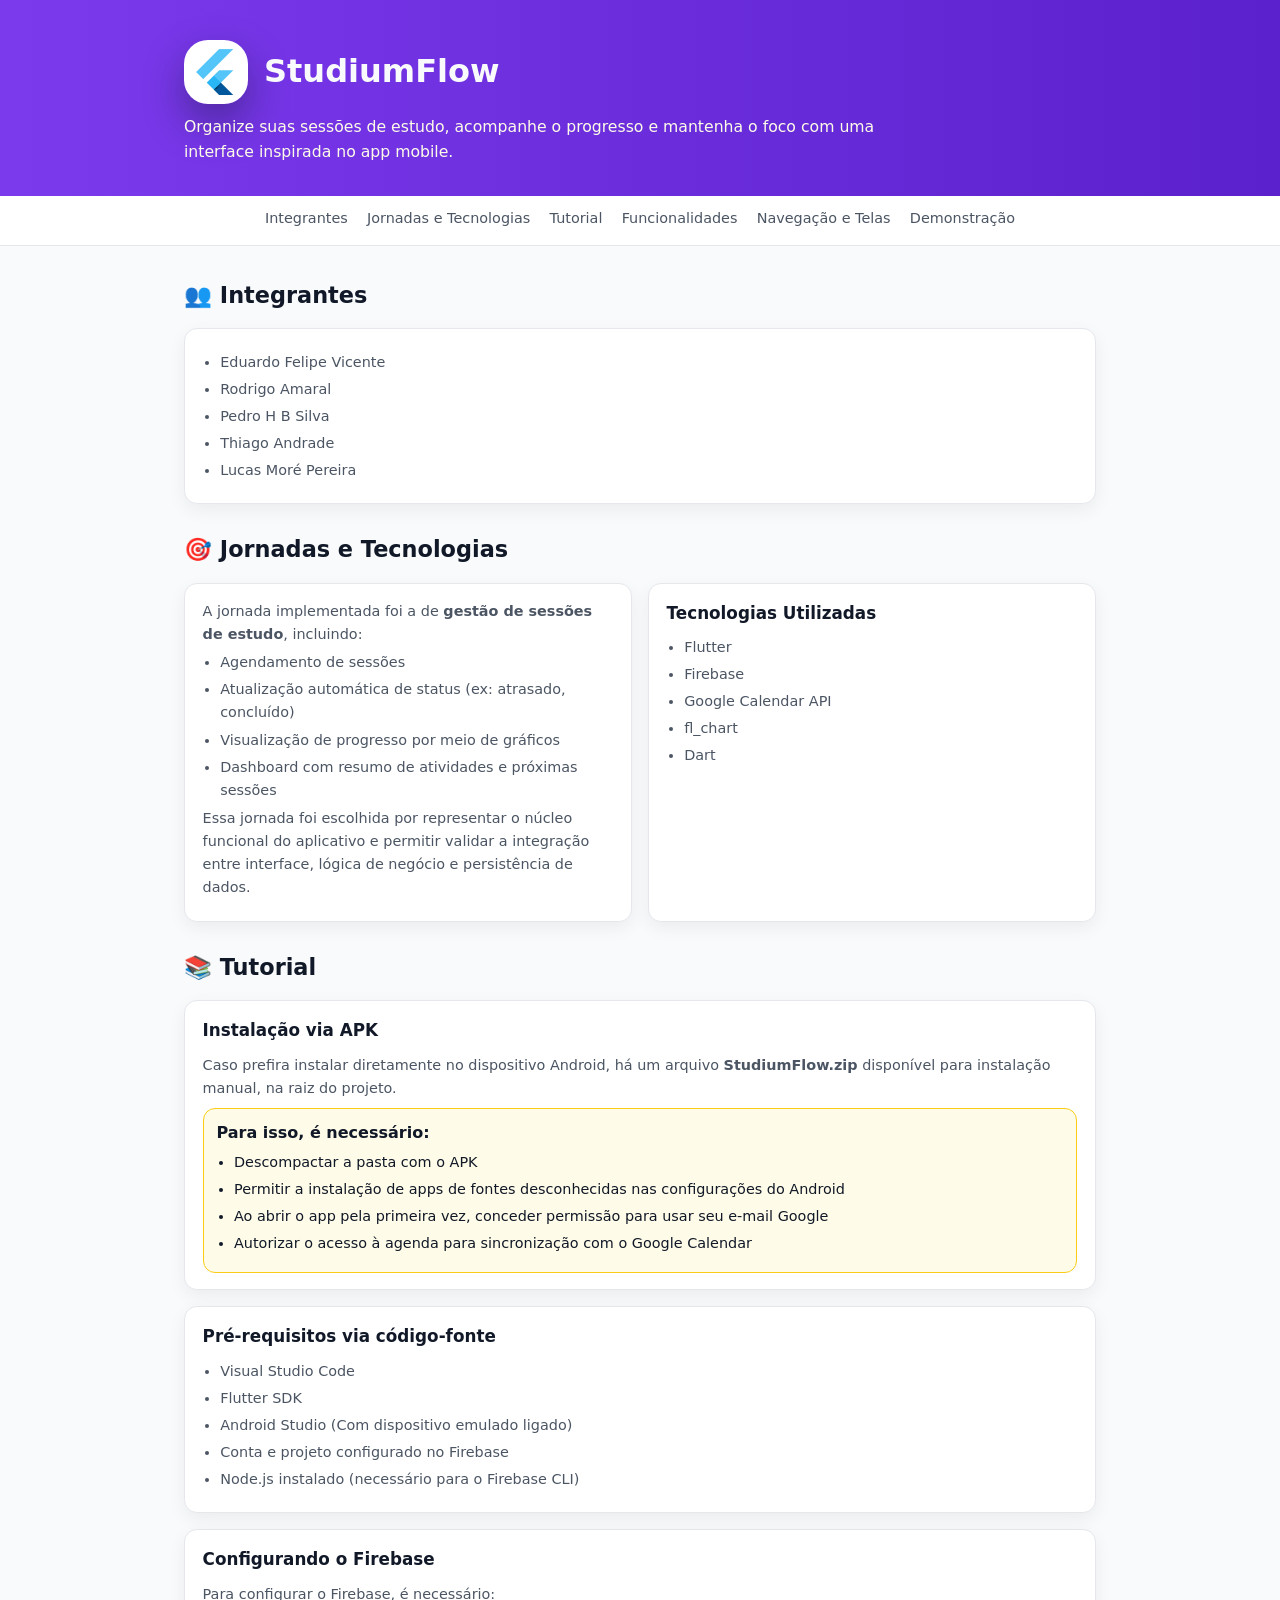
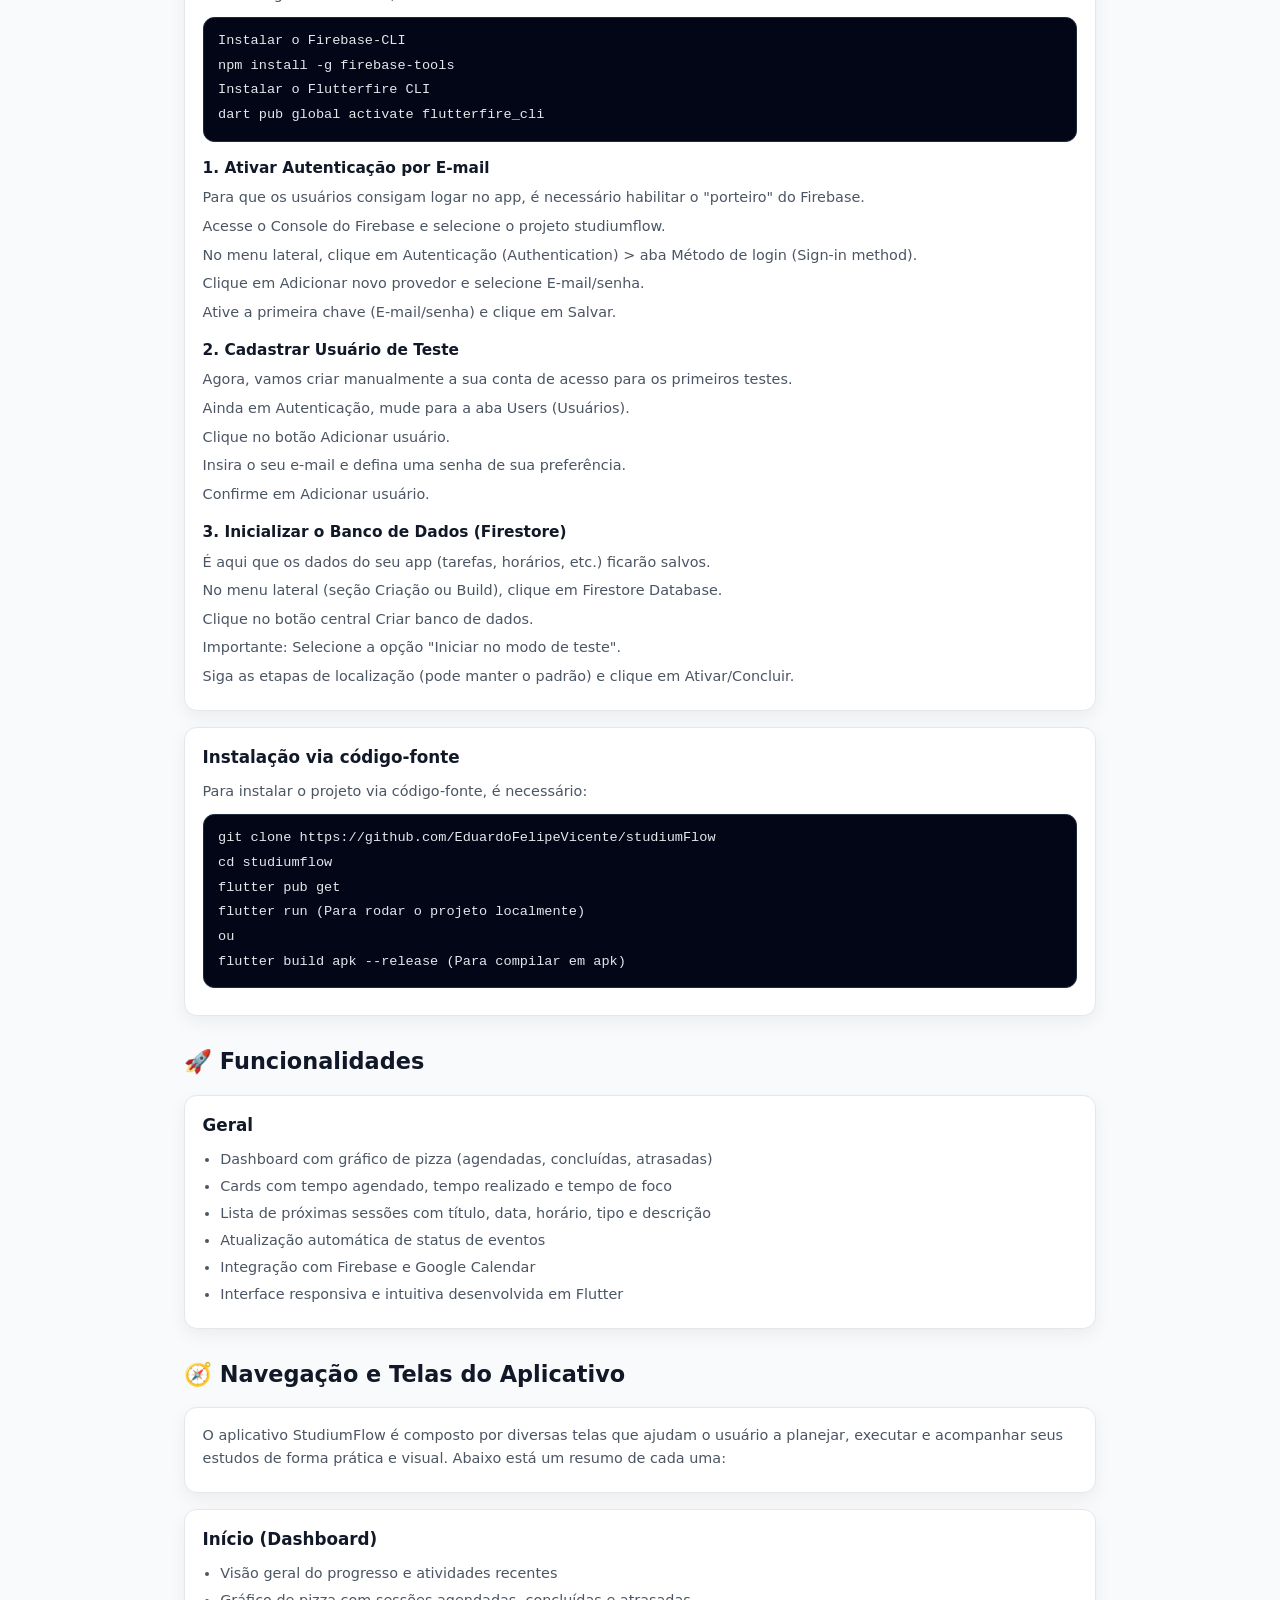
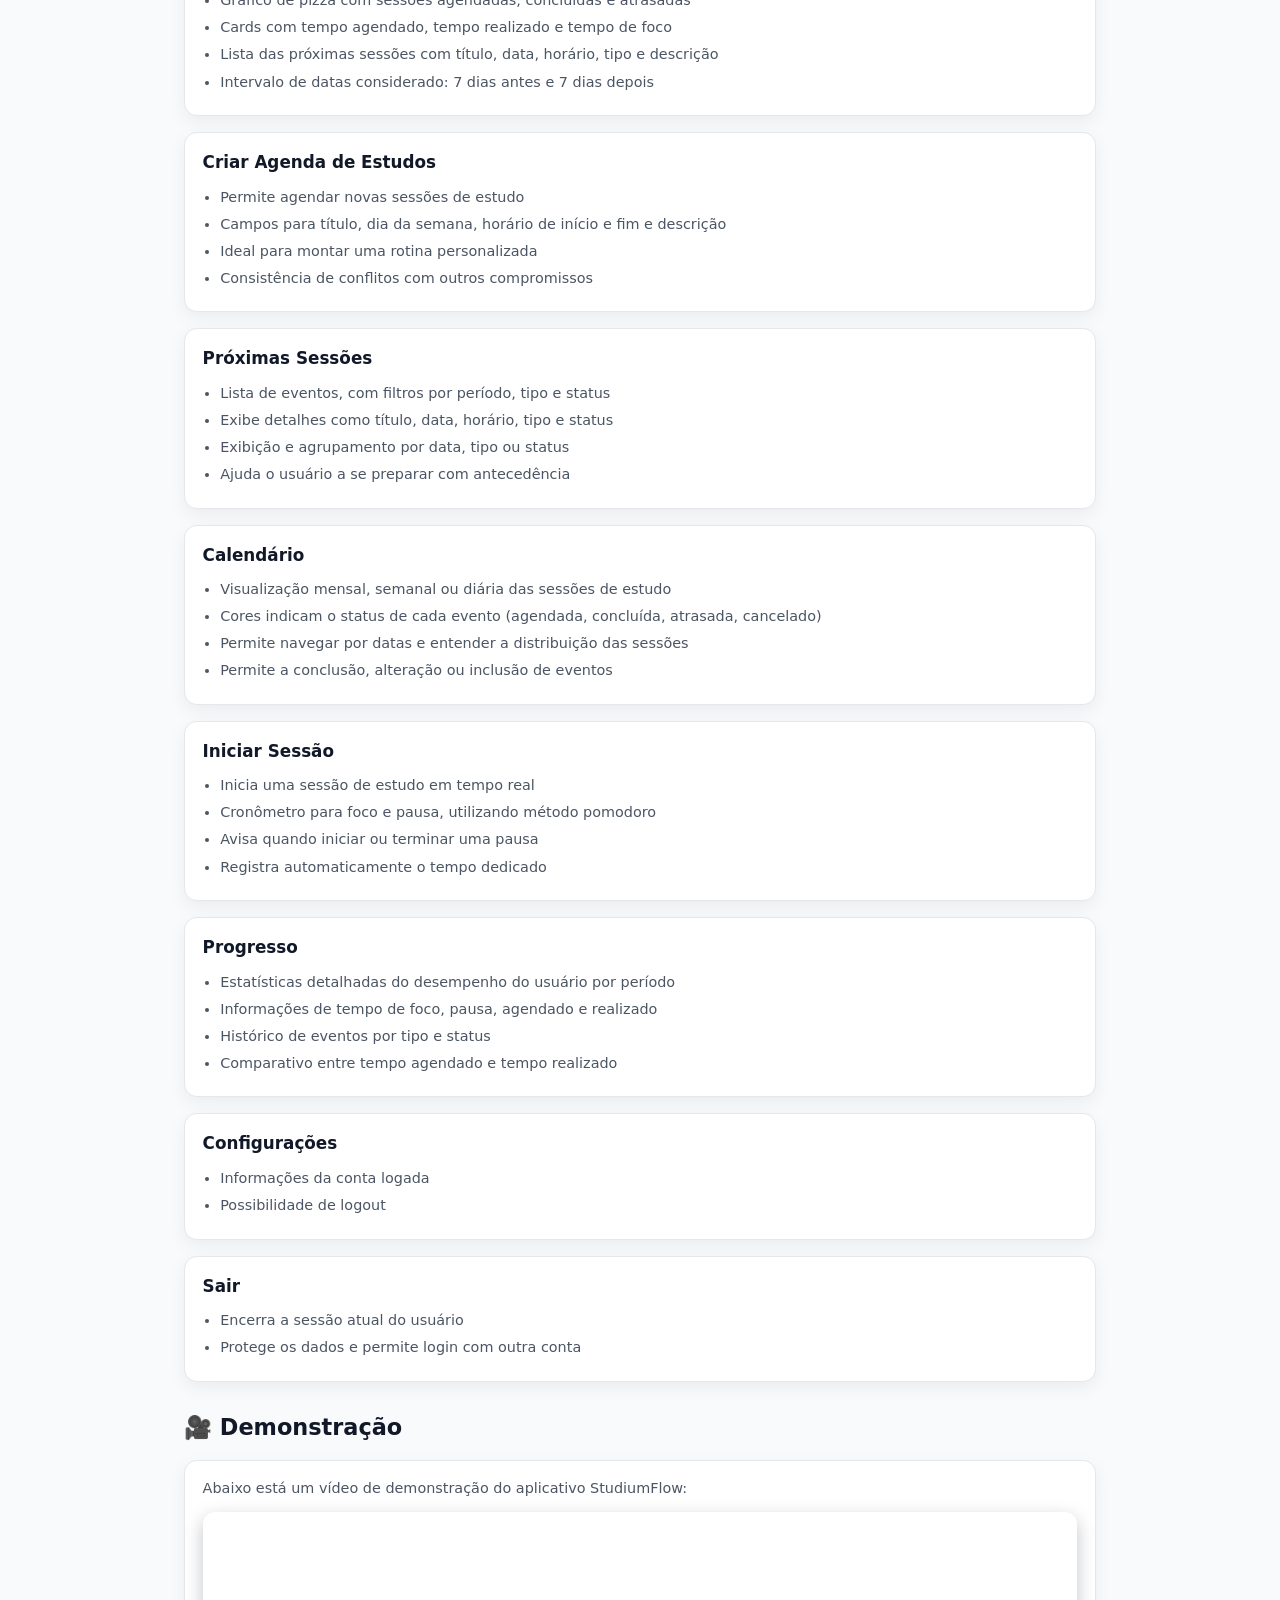
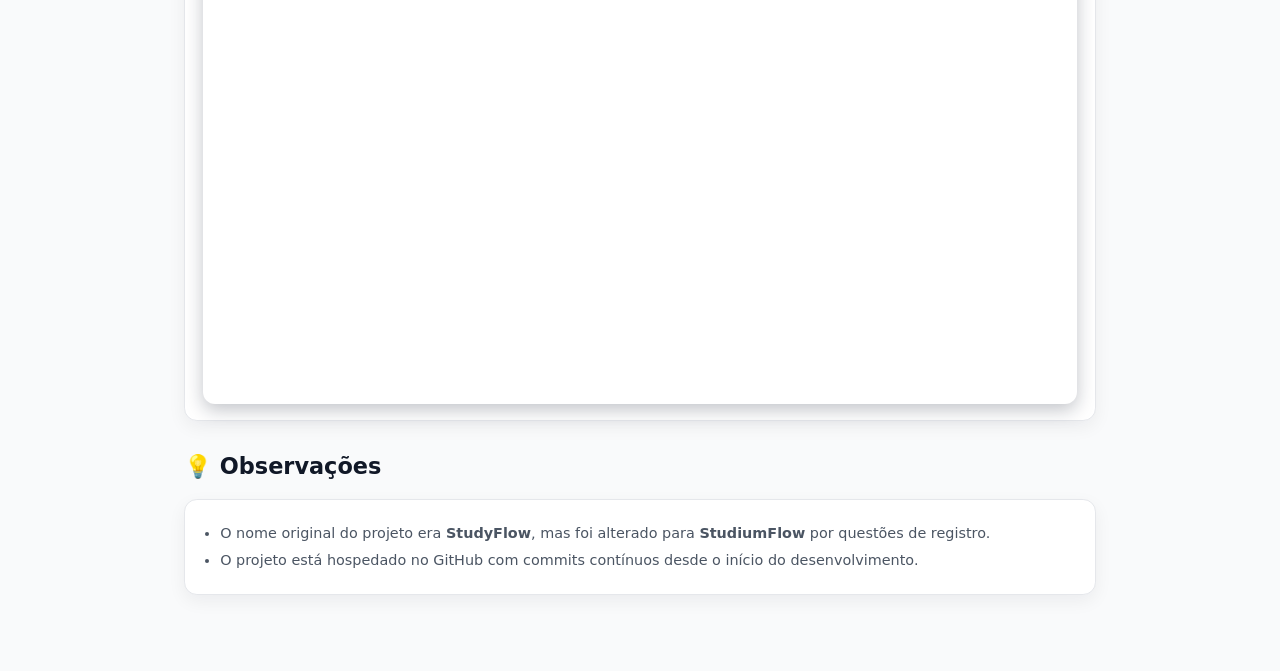
==== index.html @ ce15aa68 "Arquivos da landing-page movidos" ====
<!DOCTYPE html>
<html lang="en-US">
  <head>
    <meta charset="UTF-8">
    <meta http-equiv="X-UA-Compatible" content="IE=edge">
    <meta name="viewport" content="width=device-width, initial-scale=1">

    <!-- Begin Jekyll SEO tag v2.8.0 -->
    <title>StudiumFlow - Apresentação</title>
    <meta name="generator" content="Jekyll v3.10.0" />
    <meta property="og:title" content="StudiumFlow" />
    <link rel="icon" type="image/png" href="icons/favicon.png">
    <meta property="og:locale" content="en_US" />
    <link rel="canonical" href="https://eduardofelipevicente.github.io/studiumFlow/" />
    <meta property="og:url" content="https://eduardofelipevicente.github.io/studiumFlow/" />
    <meta property="og:site_name" content="studiumFlow" />
    <meta property="og:type" content="website" />
    <meta name="twitter:card" content="summary" />
    <meta property="twitter:title" content="StudiumFlow 📚🚀" />
    <script type="application/ld+json">
      {
        "@context": "https://schema.org",
        "@type": "WebSite",
        "headline": "StudiumFlow 📚🚀",
        "name": "studiumFlow",
        "url": "https://eduardofelipevicente.github.io/studiumFlow/"
      }
    </script>
    <!-- End Jekyll SEO tag -->

    <link rel="stylesheet" href="style.css">
  </head>

  <body>
    <section class="hero-layout">
      <div class="hero-inner">
        <div class="hero-copy">
          <div class="hero-title">
            <img src="icons/Icon-512.png" alt="Logo StudiumFlow" class="hero-logo">
            <h1 id="studiumflow-">
                <a href="https://github.com/EduardoFelipeVicente/studiumFlow" class="hero-title-link">
                  StudiumFlow
                </a>
              </h1>
          </div>

          <p class="hero-subtitle">
            Organize suas sessões de estudo, acompanhe o progresso e
            mantenha o foco com uma interface inspirada no app mobile.
          </p>
        </div>
      </div>
    </section>

    <header class="site-header">
      <div class="nav-container">
        <nav class="main-nav">
          <a href="#integrantes">Integrantes</a>
          <a href="#jornadas-tecnologias">Jornadas e Tecnologias</a>
          <a href="#tutorial">Tutorial</a>
          <a href="#funcionalidades">Funcionalidades</a>
          <a href="#navegacao-telas">Navegação e Telas</a>
          <a href="#demonstracao">Demonstração</a>
        </nav>
      </div>
    </header>

    <main class="page-shell">
      <section id="integrantes" class="section-card">
        <h2 class="section-title">👥 Integrantes</h2>
        <div class="card-grid">
          <article class="card">
            <ul class="list">
              <li>Eduardo Felipe Vicente</li>
              <li>Rodrigo Amaral</li>
              <li>Pedro H B Silva</li>
              <li>Thiago Andrade</li>
              <li>Lucas Moré Pereira</li>
            </ul>
          </article>
        </div>
      </section>

      <section id="jornadas-tecnologias" class="section-card">
        <h2 class="section-title">🎯 Jornadas e Tecnologias</h2>
        <div class="card-grid two-columns">
          <article class="card">
            <p class="card-text">
              A jornada implementada foi a de <strong>gestão de sessões de estudo</strong>, incluindo:
            </p>
            <ul class="list">
              <li>Agendamento de sessões</li>
              <li>Atualização automática de status (ex: atrasado, concluído)</li>
              <li>Visualização de progresso por meio de gráficos</li>
              <li>Dashboard com resumo de atividades e próximas sessões</li>
            </ul>
            <p class="card-text">
              Essa jornada foi escolhida por representar o núcleo funcional do aplicativo e permitir validar a integração entre interface, lógica de negócio e persistência de dados.
            </p>
          </article>

          <article class="card">
            <h3 class="card-title">Tecnologias Utilizadas</h3>
            <ul class="list">
              <li>Flutter</li>
              <li>Firebase</li>
              <li>Google Calendar API</li>
              <li>fl_chart</li>
              <li>Dart</li>
            </ul>
          </article>
        </div>
      </section>

      <section id="tutorial" class="section-card">
        <h2 class="section-title">📚 Tutorial</h2>
        <div class="card-grid">
          <article class="card">
            <h3 class="card-title">Instalação via APK</h3>
            <p class="card-text">
              Caso prefira instalar diretamente no dispositivo Android, há um arquivo
              <strong>StudiumFlow.zip</strong> disponível para instalação manual, na raiz do projeto.
            </p>
            <div class="alert advice-list">
              <p class="alert-title">Para isso, é necessário:</p>
              <ul class="list">
                <li>Descompactar a pasta com o APK</li>
                <li>Permitir a instalação de apps de fontes desconhecidas nas configurações do Android</li>
                <li>Ao abrir o app pela primeira vez, conceder permissão para usar seu e-mail Google</li>
                <li>Autorizar o acesso à agenda para sincronização com o Google Calendar</li>
              </ul>
            </div>
          </article>

          <article class="card">
            <h3 class="card-title">Pré-requisitos via código-fonte</h3>
            <ul class="list">
              <li>Visual Studio Code</li>
              <li>Flutter SDK</li>
              <li>Android Studio (Com dispositivo emulado ligado)</li>
              <li>Conta e projeto configurado no Firebase</li>
              <li>Node.js instalado (necessário para o Firebase CLI)</li>
            </ul>
          </article>

          <article class="card">
            <h3 class="card-title">Configurando o Firebase</h3>
            <p class="card-text">Para configurar o Firebase, é necessário:</p>
            <div class="code-block">
              <ul class="code-list">
                <li>Instalar o Firebase-CLI</li>
                <li><code>npm install -g firebase-tools</code></li>
                <li>Instalar o Flutterfire CLI</li>
                <li><code>dart pub global activate flutterfire_cli</code></li>
              </ul>
            </div>

            <h4 class="card-subtitle">1. Ativar Autenticação por E-mail</h4>
            <p class="card-text">Para que os usuários consigam logar no app, é necessário habilitar o "porteiro" do Firebase.</p>
            <p class="card-text">Acesse o Console do Firebase e selecione o projeto studiumflow.</p>
            <p class="card-text">No menu lateral, clique em Autenticação (Authentication) &gt; aba Método de login (Sign-in method).</p>
            <p class="card-text">Clique em Adicionar novo provedor e selecione E-mail/senha.</p>
            <p class="card-text">Ative a primeira chave (E-mail/senha) e clique em Salvar.</p>

            <h4 class="card-subtitle">2. Cadastrar Usuário de Teste</h4>
            <p class="card-text">Agora, vamos criar manualmente a sua conta de acesso para os primeiros testes.</p>
            <p class="card-text">Ainda em Autenticação, mude para a aba Users (Usuários).</p>
            <p class="card-text">Clique no botão Adicionar usuário.</p>
            <p class="card-text">Insira o seu e-mail e defina uma senha de sua preferência.</p>
            <p class="card-text">Confirme em Adicionar usuário.</p>

            <h4 class="card-subtitle">3. Inicializar o Banco de Dados (Firestore)</h4>
            <p class="card-text">É aqui que os dados do seu app (tarefas, horários, etc.) ficarão salvos.</p>
            <p class="card-text">No menu lateral (seção Criação ou Build), clique em Firestore Database.</p>
            <p class="card-text">Clique no botão central Criar banco de dados.</p>
            <p class="card-text">Importante: Selecione a opção "Iniciar no modo de teste".</p>
            <p class="card-text">Siga as etapas de localização (pode manter o padrão) e clique em Ativar/Concluir.</p>
          </article>

          <article class="card">
            <h3 class="card-title">Instalação via código-fonte</h3>
            <p class="card-text">Para instalar o projeto via código-fonte, é necessário:</p>
            <div class="code-block">
              <ul class="code-list">
                <li><code>git clone https://github.com/EduardoFelipeVicente/studiumFlow</code></li>
                <li><code>cd studiumflow</code></li>
                <li><code>flutter pub get</code></li>
                <li><code>flutter run</code> (Para rodar o projeto localmente)</li>
                <li>ou</li>
                <li><code>flutter build apk --release</code> (Para compilar em apk)</li>
              </ul>
            </div>
          </article>
        </div>
      </section>

      <section id="funcionalidades" class="section-card">
        <h2 class="section-title">🚀 Funcionalidades</h2>
        <div class="card-grid">
          <article class="card">
            <h3 class="card-title">Geral</h3>
            <ul class="list">
              <li>Dashboard com gráfico de pizza (agendadas, concluídas, atrasadas)</li>
              <li>Cards com tempo agendado, tempo realizado e tempo de foco</li>
              <li>Lista de próximas sessões com título, data, horário, tipo e descrição</li>
              <li>Atualização automática de status de eventos</li>
              <li>Integração com Firebase e Google Calendar</li>
              <li>Interface responsiva e intuitiva desenvolvida em Flutter</li>
            </ul>
          </article>
        </div>
      </section>

      <section id="navegacao-telas" class="section-card">
        <h2 class="section-title">🧭 Navegação e Telas do Aplicativo</h2>
        <div class="card-grid">
          <article class="card">
            <p class="card-text">
              O aplicativo StudiumFlow é composto por diversas telas que ajudam o usuário a planejar, executar e acompanhar seus estudos de forma prática e visual. Abaixo está um resumo de cada uma:
            </p>
          </article>

          <article class="card">
            <h3 class="card-title">Início (Dashboard)</h3>
            <ul class="list">
              <li>Visão geral do progresso e atividades recentes</li>
              <li>Gráfico de pizza com sessões agendadas, concluídas e atrasadas</li>
              <li>Cards com tempo agendado, tempo realizado e tempo de foco</li>
              <li>Lista das próximas sessões com título, data, horário, tipo e descrição</li>
              <li>Intervalo de datas considerado: 7 dias antes e 7 dias depois</li>
            </ul>
          </article>

          <article class="card">
            <h3 class="card-title">Criar Agenda de Estudos</h3>
            <ul class="list">
              <li>Permite agendar novas sessões de estudo</li>
              <li>Campos para título, dia da semana, horário de início e fim e descrição</li>
              <li>Ideal para montar uma rotina personalizada</li>
              <li>Consistência de conflitos com outros compromissos</li>
            </ul>
          </article>

          <article class="card">
            <h3 class="card-title">Próximas Sessões</h3>
            <ul class="list">
              <li>Lista de eventos, com filtros por período, tipo e status</li>
              <li>Exibe detalhes como título, data, horário, tipo e status</li>
              <li>Exibição e agrupamento por data, tipo ou status</li>
              <li>Ajuda o usuário a se preparar com antecedência</li>
            </ul>
          </article>

          <article class="card">
            <h3 class="card-title">Calendário</h3>
            <ul class="list">
              <li>Visualização mensal, semanal ou diária das sessões de estudo</li>
              <li>Cores indicam o status de cada evento (agendada, concluída, atrasada, cancelado)</li>
              <li>Permite navegar por datas e entender a distribuição das sessões</li>
              <li>Permite a conclusão, alteração ou inclusão de eventos</li>
            </ul>
          </article>

          <article class="card">
            <h3 class="card-title">Iniciar Sessão</h3>
            <ul class="list">
              <li>Inicia uma sessão de estudo em tempo real</li>
              <li>Cronômetro para foco e pausa, utilizando método pomodoro</li>
              <li>Avisa quando iniciar ou terminar uma pausa</li>
              <li>Registra automaticamente o tempo dedicado</li>
            </ul>
          </article>

          <article class="card">
            <h3 class="card-title">Progresso</h3>
            <ul class="list">
              <li>Estatísticas detalhadas do desempenho do usuário por período</li>
              <li>Informações de tempo de foco, pausa, agendado e realizado</li>
              <li>Histórico de eventos por tipo e status</li>
              <li>Comparativo entre tempo agendado e tempo realizado</li>
            </ul>
          </article>

          <article class="card">
            <h3 class="card-title">Configurações</h3>
            <ul class="list">
              <li>Informações da conta logada</li>
              <li>Possibilidade de logout</li>
            </ul>
          </article>

          <article class="card">
            <h3 class="card-title">Sair</h3>
            <ul class="list">
              <li>Encerra a sessão atual do usuário</li>
              <li>Protege os dados e permite login com outra conta</li>
            </ul>
          </article>
        </div>
      </section>

      <section id="demonstracao" class="section-card">
        <h2 class="section-title">🎥 Demonstração</h2>
        <div class="card-grid">
          <article class="card">
            <p class="card-text">
              Abaixo está um vídeo de demonstração do aplicativo StudiumFlow:
            </p>
      
            <div class="video-wrapper">
              <iframe
                src="https://www.youtube.com/embed/W0izWC2wc_E"
                title="Demonstração StudiumFlow"
                frameborder="0"
                allow="accelerometer; autoplay; clipboard-write; encrypted-media; gyroscope; picture-in-picture; web-share"
                allowfullscreen>
              </iframe>
            </div>
          </article>
        </div>
      </section>

      <section id="observacoes" class="section-card">
        <h2 class="section-title">💡 Observações</h2>
        <div class="card-grid">
          <article class="card">
            <ul class="list">
              <li>O nome original do projeto era <strong>StudyFlow</strong>, mas foi alterado para <strong>StudiumFlow</strong> por questões de registro.</li>
              <li>O projeto está hospedado no GitHub com commits contínuos desde o início do desenvolvimento.</li>
            </ul>
          </article>
        </div>
      </section>
    </main>
  </body>
</html>
---- style.css ----
* {
    margin: 0;
    padding: 0;
    box-sizing: border-box;
  }
  
  html {
    scroll-behavior: smooth;
  }
  
  body {
    font-family: system-ui, -apple-system, BlinkMacSystemFont, "Segoe UI", sans-serif;
    line-height: 1.6;
    color: #1f2933;
    background-color: #f9fafb;
  }
  
  :root {
    --purple: #5b21cc;
    --purple-soft: #7c3aed;
    --border-soft: #e5e7eb;
  }
  
  .hero-layout {
    background: linear-gradient(90deg, var(--purple-soft), var(--purple));
    color: #ffffff;
  }
  
  .hero-inner {
    max-width: 960px;
    margin: 0 auto;
    padding: 2.5rem 1.5rem 2rem;
  }
  
  .hero-copy {
    color: #f9fafb;
  }
  
  .hero-title {
    display: flex;
    align-items: center;
    gap: 1rem;
  }
  
  .hero-logo {
    width: 64px;
    height: 64px;
    border-radius: 1.5rem;
    box-shadow: 0 18px 40px rgba(15, 23, 42, 0.4);
  }
  
  .hero-title h1 {
    font-size: 2rem;
    font-weight: 700;
  }

  .hero-title-link {
    color: inherit;
    text-decoration: none;
  }
  
  .hero-title-link:hover {
    text-decoration: underline;
  }
  
  .hero-subtitle {
    margin-top: 0.6rem;
    font-size: 0.98rem;
    max-width: 700px;
    color: #fefce8;
  }
  
  .site-header {
    position: sticky;
    top: 0;
    z-index: 40;
    background-color: #ffffff;
    border-bottom: 1px solid var(--border-soft);
  }
  
  .nav-container {
    max-width: 960px;
    margin: 0 auto;
    padding: 0.7rem 1.5rem;
    display: flex;
    flex-direction: column;
    align-items: center;
    gap: 0.45rem;
  }
  
  .main-nav {
    display: flex;
    flex-wrap: wrap;
    justify-content: center;
    gap: 1.2rem;
  }
  
  .main-nav a {
    font-size: 0.9rem;
    color: #4b5563;
    text-decoration: none;
    padding-bottom: 0.1rem;
    border-bottom: 2px solid transparent;
    transition: color 0.2s ease, border-color 0.2s ease;
  }
  
  .main-nav a:hover {
    color: var(--purple);
    border-color: var(--purple);
  }
  
  .page-shell {
    padding: 2rem 1rem 3rem;
  }
  
  .section-card {
    max-width: 960px;
    margin: 0 auto 1.75rem;
    padding: 0 1.5rem;
  }
  
  .section-title {
    font-size: 1.4rem;
    color: #111827;
    margin-bottom: 0.9rem;
  }
  
  .card-grid {
    display: grid;
    grid-template-columns: minmax(0, 1fr);
    gap: 1rem;
  }
  
  .card-grid.two-columns {
    grid-template-columns: repeat(2, minmax(0, 1fr));
  }
  
  .card {
    background-color: #ffffff;
    border-radius: 0.8rem;
    padding: 1rem 1.1rem;
    border: 1px solid var(--border-soft);
    box-shadow: 0 6px 18px rgba(15, 23, 42, 0.06);
  }
  
  .card-title {
    font-size: 1.05rem;
    color: #111827;
    margin-bottom: 0.6rem;
  }
  
  .card-subtitle {
    font-size: 0.96rem;
    color: #111827;
    margin: 0.9rem 0 0.35rem;
  }
  
  .card-text {
    font-size: 0.9rem;
    color: #4b5563;
    margin-bottom: 0.35rem;
  }
  
  .list {
    list-style: disc;
    padding-left: 1.1rem;
    margin: 0.35rem 0 0.35rem;
  }
  
  .list li {
    font-size: 0.9rem;
    color: #4b5563;
    margin-bottom: 0.25rem;
  }
  
  .alert {
    margin-top: 0.5rem;
  }
  
  .alert-title {
    font-weight: 600;
    margin-bottom: 0.3rem;
  }
  
  .advice-list {
    padding: 0.7rem 0.8rem;
    border-radius: 0.75rem;
    background: #fefce8;
    border: 1px solid #facc15;
  }
  
  .advice-list p,
  .advice-list li {
    color: #111827;
  }
  
  .code-block {
    margin: 0.7rem 0;
    padding: 0.75rem 0.9rem;
    background: #020617;
    border-radius: 0.7rem;
    border: 1px solid #1e293b;
    overflow-x: auto;
    font-family: ui-monospace, SFMono-Regular, Menlo, Monaco, Consolas,
      "Liberation Mono", "Courier New", monospace;
    font-size: 0.85rem;
    color: #e5e7eb;
  }
  
  .code-list {
    list-style: none;
    padding-left: 0;
    margin: 0;
  }
  
  .code-list li {
    margin-bottom: 0.18rem;
  }
  
  code {
    font-family: inherit;
    background: transparent;
    padding: 0;
    border-radius: 0;
    color: inherit;
  }  
  
  p a {
    color: var(--purple);
    text-decoration: underline;
  }
  
  @media (max-width: 768px) {
    .hero-inner {
      padding: 2.2rem 1.25rem 1.6rem;
    }
  
    .hero-title h1 {
      font-size: 1.7rem;
    }
  
    .hero-subtitle {
      font-size: 0.9rem;
    }
  
    .card-grid.two-columns {
      grid-template-columns: minmax(0, 1fr);
    }
  
    .section-card {
      padding: 0 1.25rem;
    }
  }

  .video-wrapper {
    position: relative;
    width: 100%;
    padding-bottom: 56.25%;
    margin-top: 0.75rem;
    border-radius: 0.75rem;
    overflow: hidden;
    box-shadow: 0 6px 18px rgba(15, 23, 42, 0.25);
  }
  
  .video-wrapper iframe {
    position: absolute;
    inset: 0;
    width: 100%;
    height: 100%;
  }
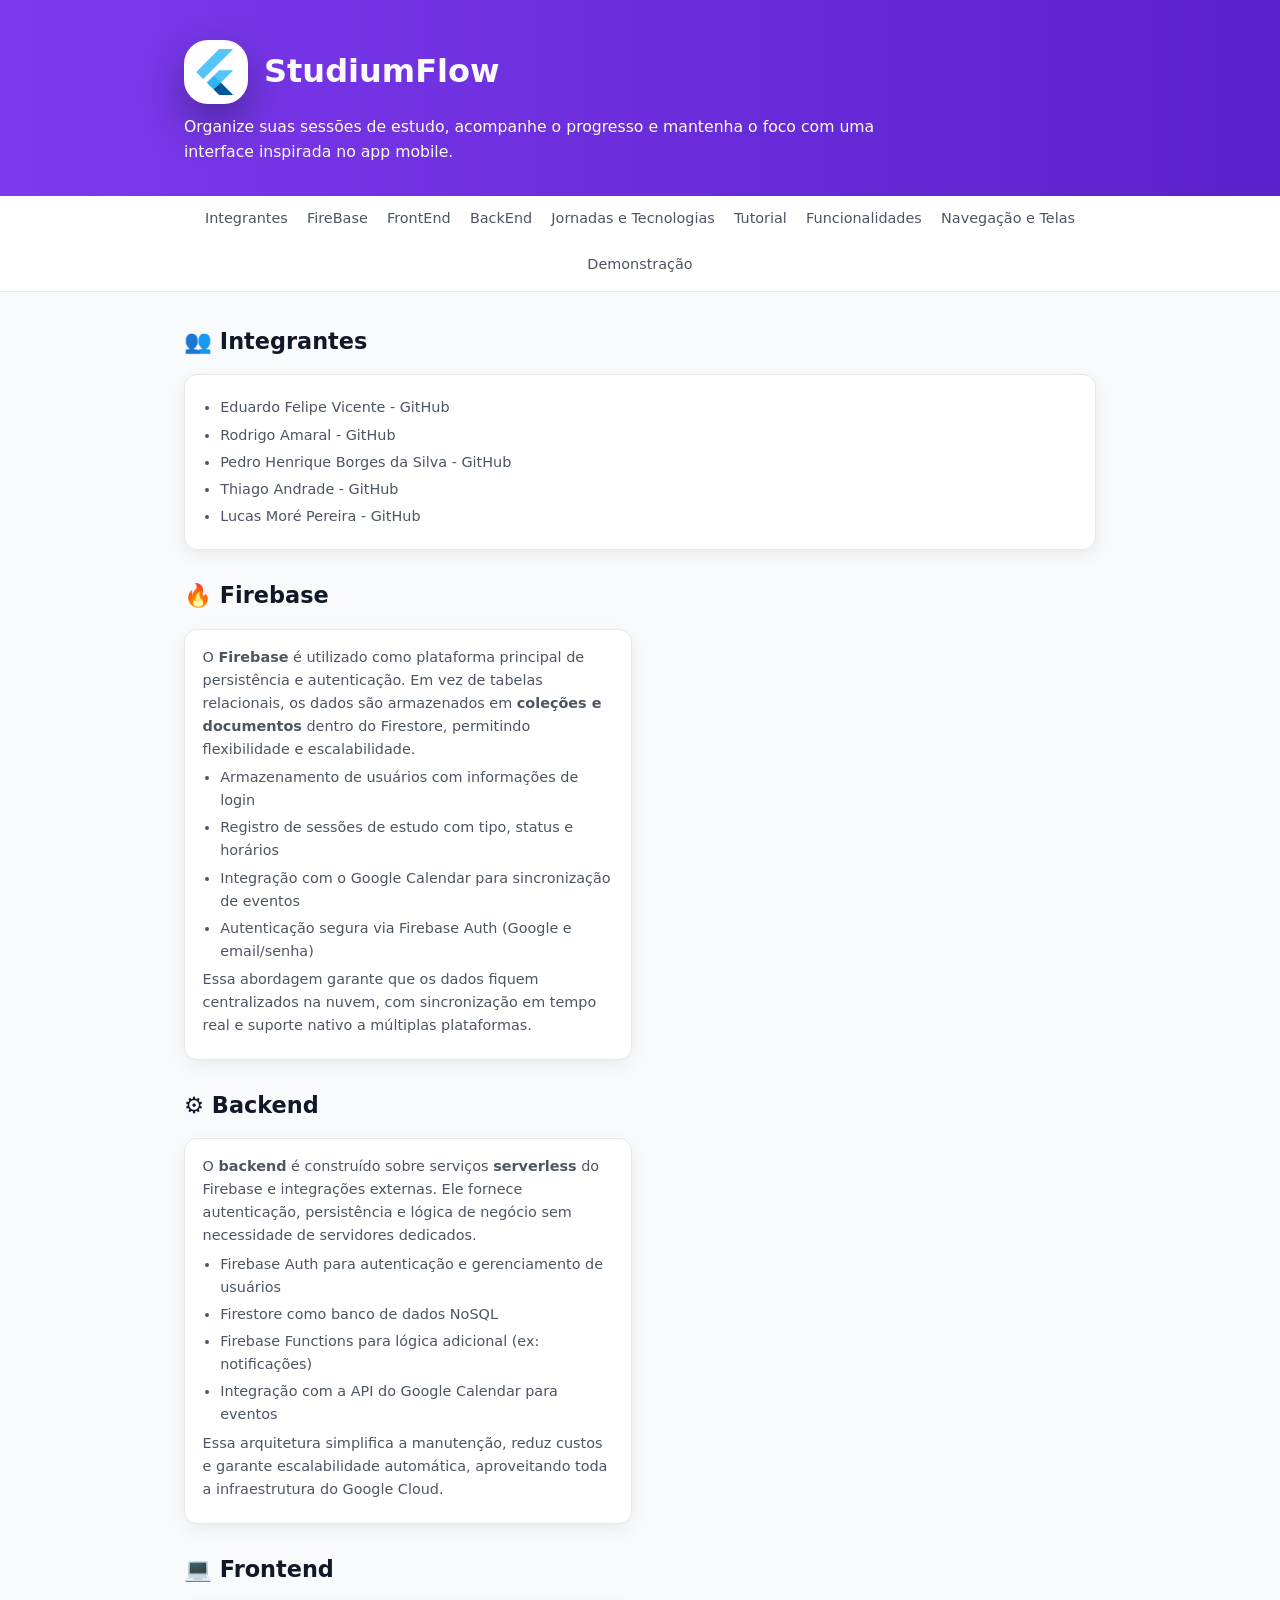
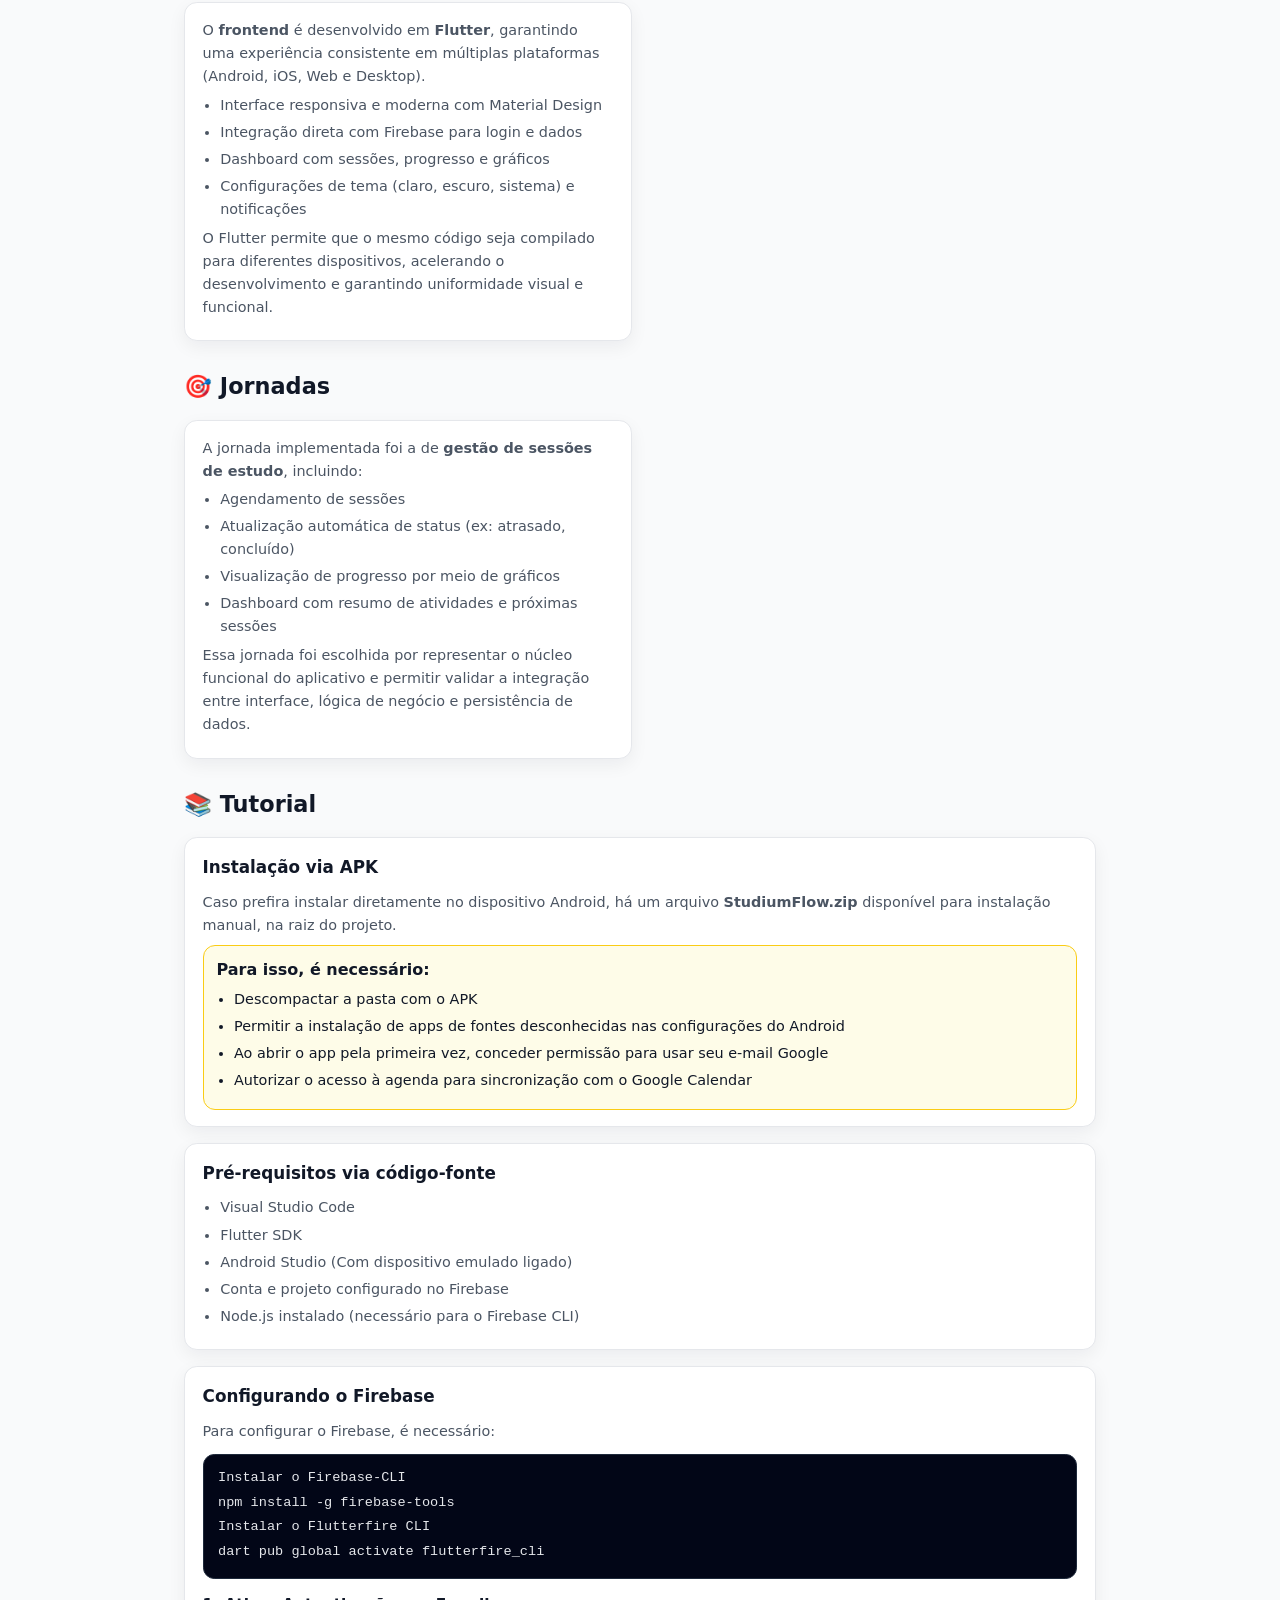
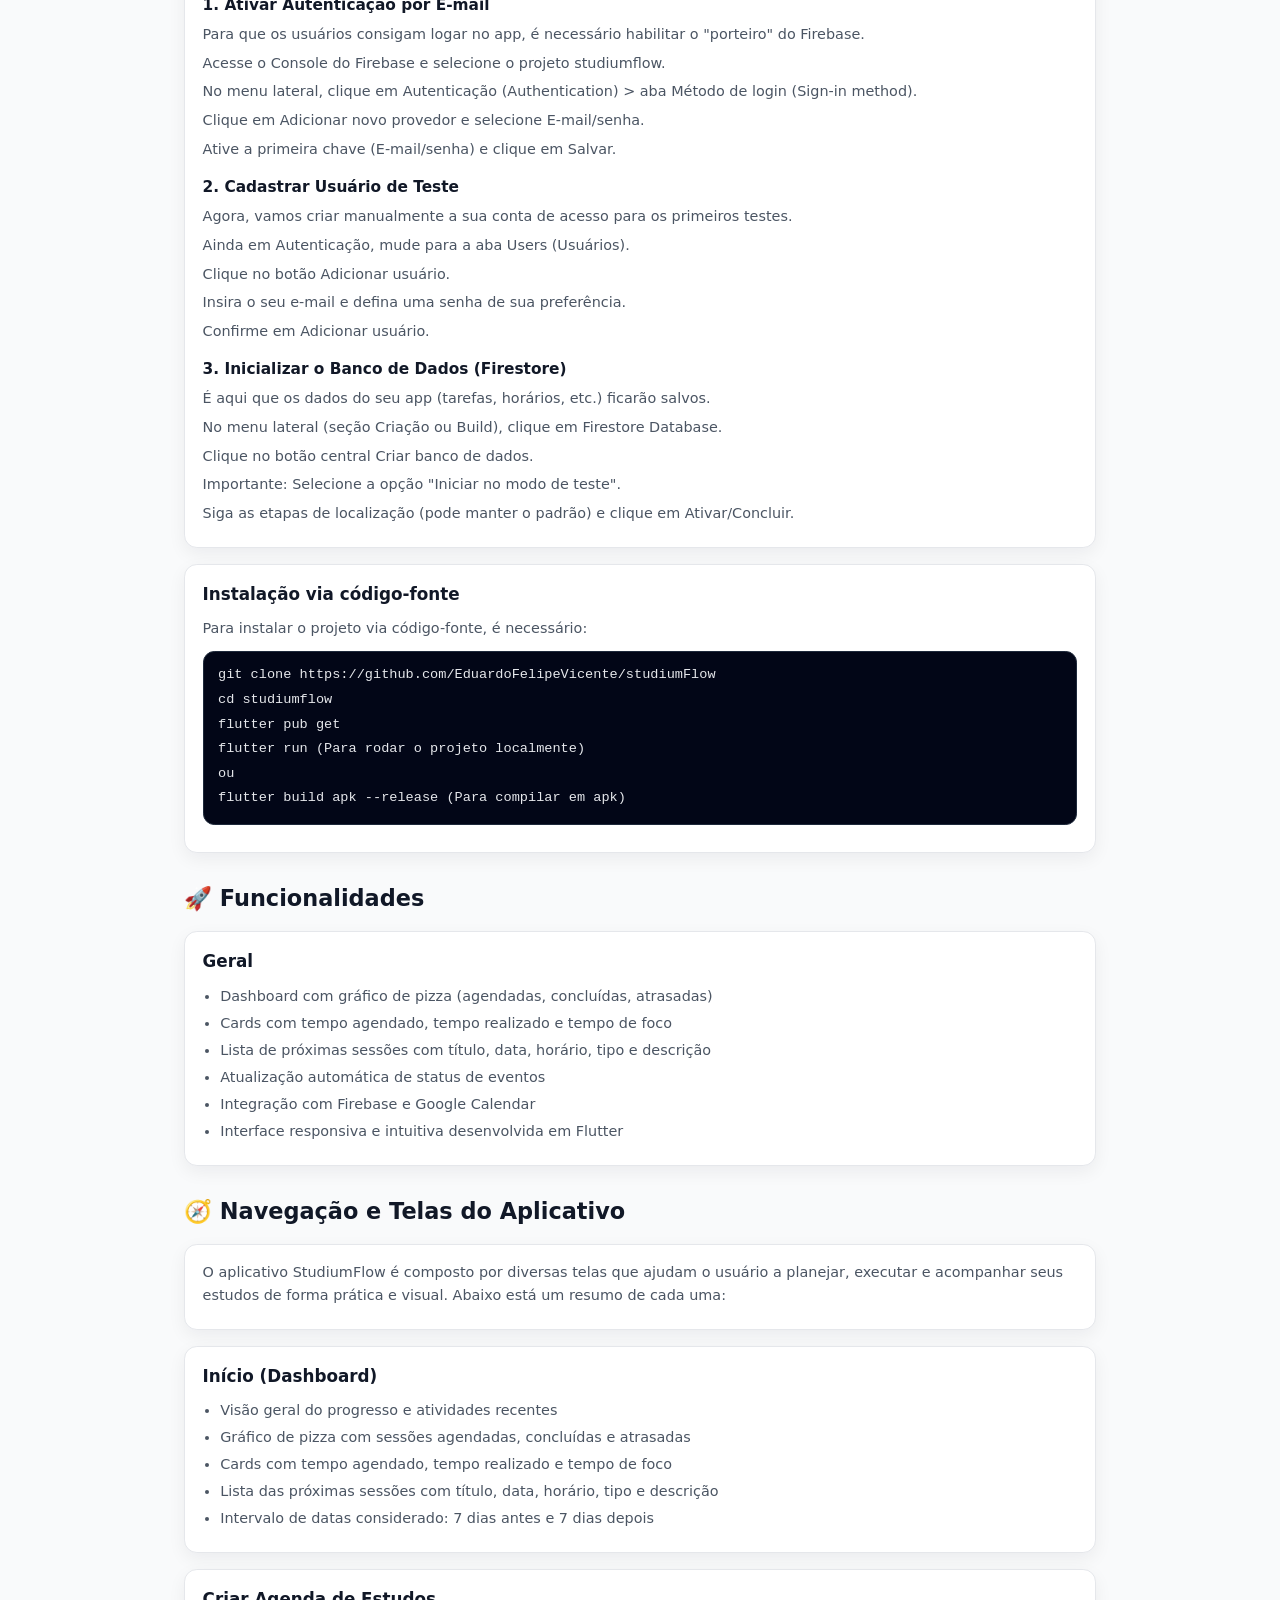
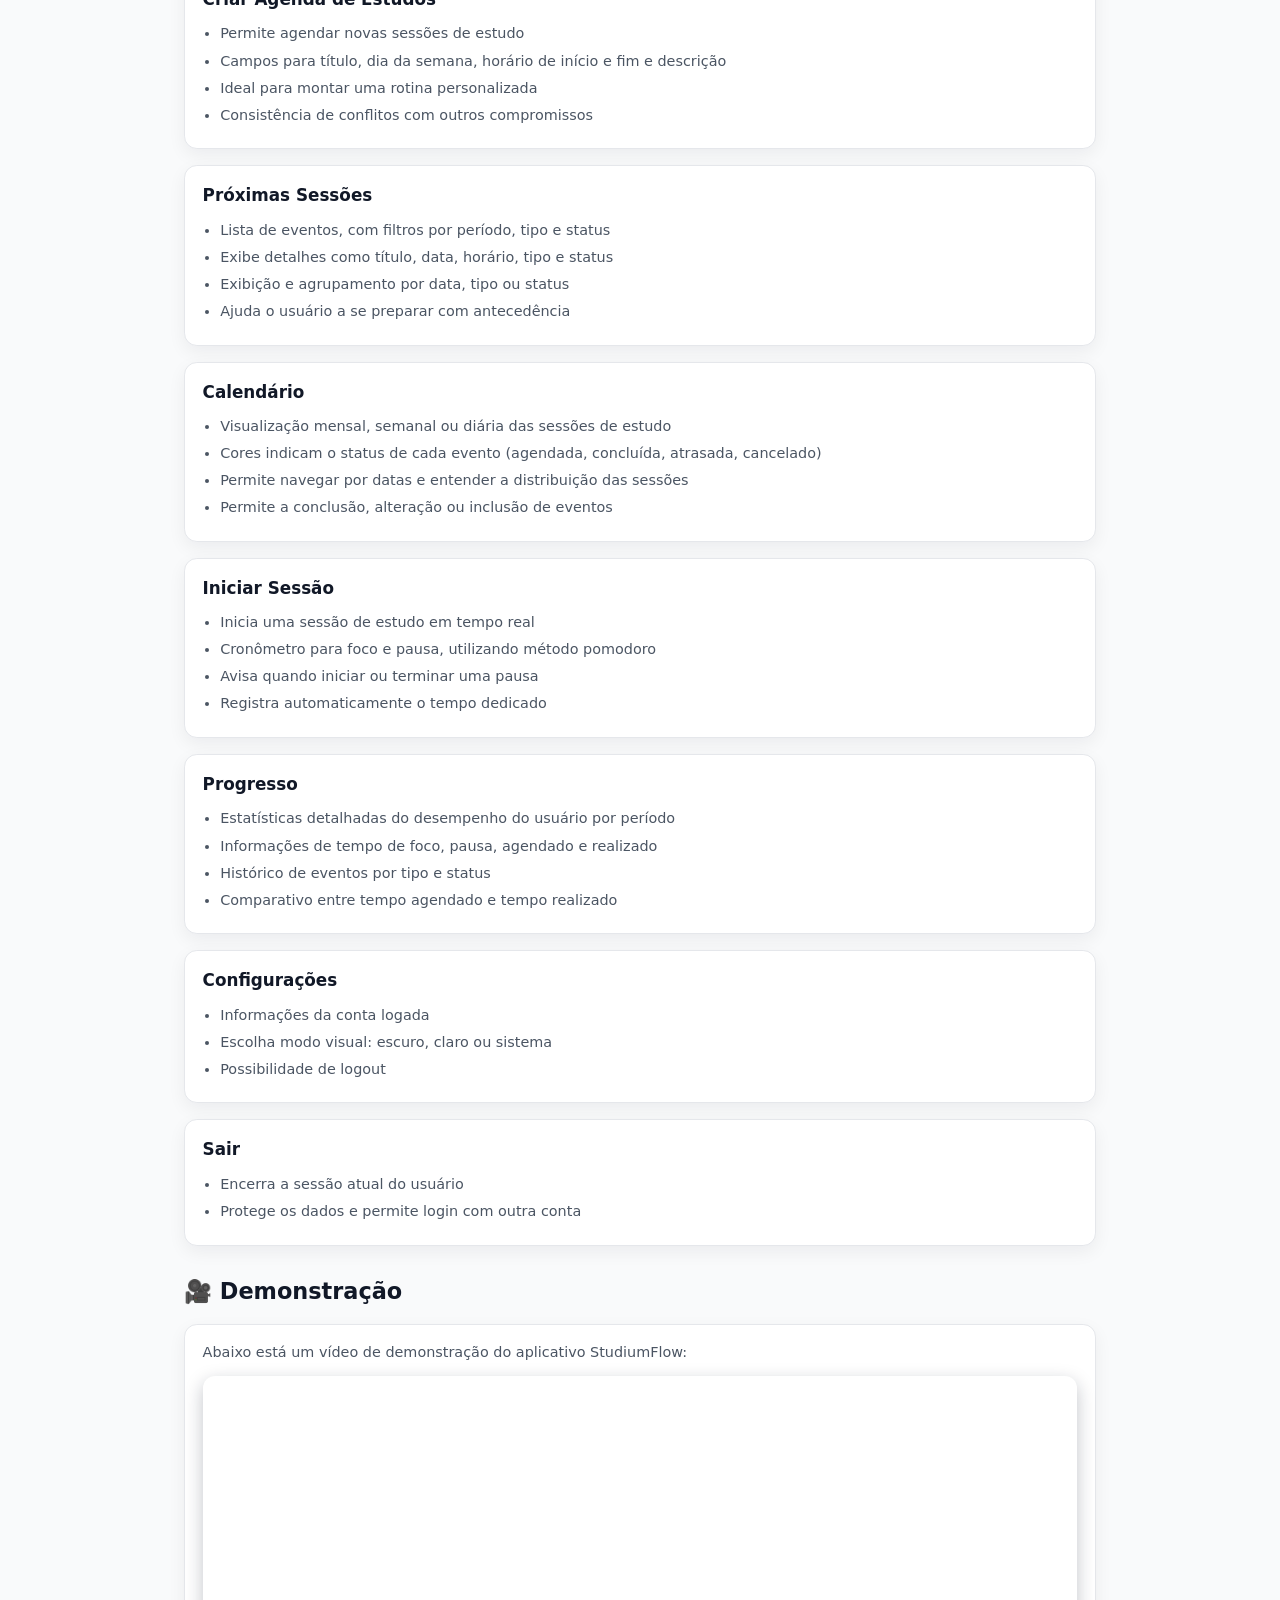
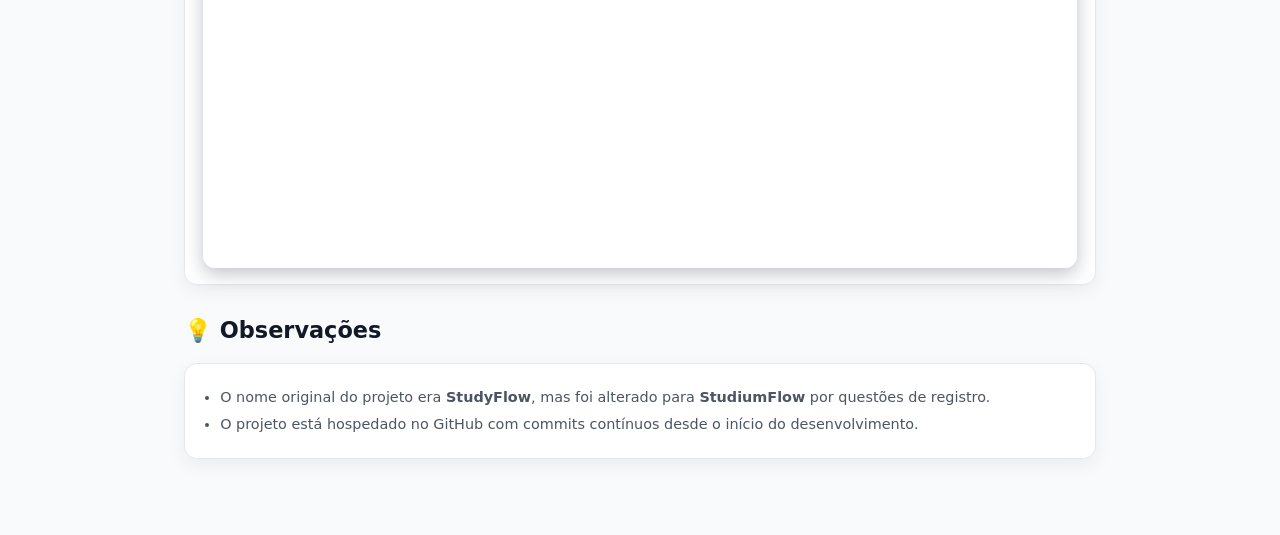
==== commit 1e06ef26: "Ajuste GitHub Pages - Adicionad DB, Front e Back, nomes e githubs" ====
--- a/index.html
+++ b/index.html
@@ -56,6 +56,9 @@
       <div class="nav-container">
         <nav class="main-nav">
           <a href="#integrantes">Integrantes</a>
+          <a href="#firebase">FireBase</a>
+          <a href="#frontend">FrontEnd</a>
+          <a href="#backend">BackEnd</a>
           <a href="#jornadas-tecnologias">Jornadas e Tecnologias</a>
           <a href="#tutorial">Tutorial</a>
           <a href="#funcionalidades">Funcionalidades</a>
@@ -71,18 +74,87 @@
         <div class="card-grid">
           <article class="card">
             <ul class="list">
-              <li>Eduardo Felipe Vicente</li>
-              <li>Rodrigo Amaral</li>
-              <li>Pedro H B Silva</li>
-              <li>Thiago Andrade</li>
-              <li>Lucas Moré Pereira</li>
-            </ul>
-          </article>
-        </div>
-      </section>
-
-      <section id="jornadas-tecnologias" class="section-card">
-        <h2 class="section-title">🎯 Jornadas e Tecnologias</h2>
+              <li>Eduardo Felipe Vicente - <a href="https://github.com/EduardoFelipeVicente" class="hero-title-link">GitHub</a></li>
+              <li>Rodrigo Amaral - <a href="https://github.com/Rodrigo-Amaral1" class="hero-title-link">GitHub</a></li>
+              <li>Pedro Henrique Borges da Silva - <a href="https://github.com/Azgro" class="hero-title-link">GitHub</a></li>
+              <li>Thiago Andrade - <a href="https://github.com/HeedADR" class="hero-title-link">GitHub</a></li>
+              <li>Lucas Moré Pereira - <a href="https://github.com/lucasmorep" class="hero-title-link">GitHub</a></li>
+            </ul>
+          </article>
+        </div>
+      </section>
+
+        <section id="firebase" class="section-card">
+            <h2 class="section-title">🔥 Firebase</h2>
+            <div class="card-grid two-columns">
+                <article class="card">
+                    <p class="card-text">
+                        O <strong>Firebase</strong> é utilizado como plataforma principal de persistência e autenticação.
+                        Em vez de tabelas relacionais, os dados são armazenados em <strong>coleções e documentos</strong>
+                        dentro do Firestore, permitindo flexibilidade e escalabilidade.
+                    </p>
+                    <ul class="list">
+                        <li>Armazenamento de usuários com informações de login</li>
+                        <li>Registro de sessões de estudo com tipo, status e horários</li>
+                        <li>Integração com o Google Calendar para sincronização de eventos</li>
+                        <li>Autenticação segura via Firebase Auth (Google e email/senha)</li>
+                    </ul>
+                    <p class="card-text">
+                        Essa abordagem garante que os dados fiquem centralizados na nuvem, com sincronização em tempo real
+                        e suporte nativo a múltiplas plataformas.
+                    </p>
+                </article>
+            </div>
+        </section>
+
+        <section id="backend" class="section-card">
+            <h2 class="section-title">⚙️ Backend</h2>
+            <div class="card-grid two-columns">
+                <article class="card">
+                    <p class="card-text">
+                        O <strong>backend</strong> é construído sobre serviços <strong>serverless</strong> do Firebase e
+                        integrações externas. Ele fornece autenticação, persistência e lógica de negócio sem necessidade
+                        de servidores dedicados.
+                    </p>
+                    <ul class="list">
+                        <li>Firebase Auth para autenticação e gerenciamento de usuários</li>
+                        <li>Firestore como banco de dados NoSQL</li>
+                        <li>Firebase Functions para lógica adicional (ex: notificações)</li>
+                        <li>Integração com a API do Google Calendar para eventos</li>
+                    </ul>
+                    <p class="card-text">
+                        Essa arquitetura simplifica a manutenção, reduz custos e garante escalabilidade automática,
+                        aproveitando toda a infraestrutura do Google Cloud.
+                    </p>
+                </article>
+            </div>
+        </section>
+
+        <section id="frontend" class="section-card">
+            <h2 class="section-title">💻 Frontend</h2>
+            <div class="card-grid two-columns">
+                <article class="card">
+                    <p class="card-text">
+                        O <strong>frontend</strong> é desenvolvido em <strong>Flutter</strong>, garantindo uma experiência
+                        consistente em múltiplas plataformas (Android, iOS, Web e Desktop).
+                    </p>
+                    <ul class="list">
+                        <li>Interface responsiva e moderna com Material Design</li>
+                        <li>Integração direta com Firebase para login e dados</li>
+                        <li>Dashboard com sessões, progresso e gráficos</li>
+                        <li>Configurações de tema (claro, escuro, sistema) e notificações</li>
+                    </ul>
+                    <p class="card-text">
+                        O Flutter permite que o mesmo código seja compilado para diferentes dispositivos,
+                        acelerando o desenvolvimento e garantindo uniformidade visual e funcional.
+                    </p>
+                </article>
+            </div>
+        </section>
+
+
+      <section id="jornadas" class="section-card">
+        <h2 class="section-title">🎯 Jornadas</h2>
         <div class="card-grid two-columns">
           <article class="card">
             <p class="card-text">
@@ -97,17 +169,6 @@
             <p class="card-text">
               Essa jornada foi escolhida por representar o núcleo funcional do aplicativo e permitir validar a integração entre interface, lógica de negócio e persistência de dados.
             </p>
-          </article>
-
-          <article class="card">
-            <h3 class="card-title">Tecnologias Utilizadas</h3>
-            <ul class="list">
-              <li>Flutter</li>
-              <li>Firebase</li>
-              <li>Google Calendar API</li>
-              <li>fl_chart</li>
-              <li>Dart</li>
-            </ul>
           </article>
         </div>
       </section>
@@ -285,6 +346,7 @@
             <h3 class="card-title">Configurações</h3>
             <ul class="list">
               <li>Informações da conta logada</li>
+              <li>Escolha modo visual: escuro, claro ou sistema</li>
               <li>Possibilidade de logout</li>
             </ul>
           </article>
--- a/style.css
+++ b/style.css
@@ -61,6 +61,7 @@
   
   .hero-title-link:hover {
     text-decoration: underline;
+    color: purple;
   }
   
   .hero-subtitle {
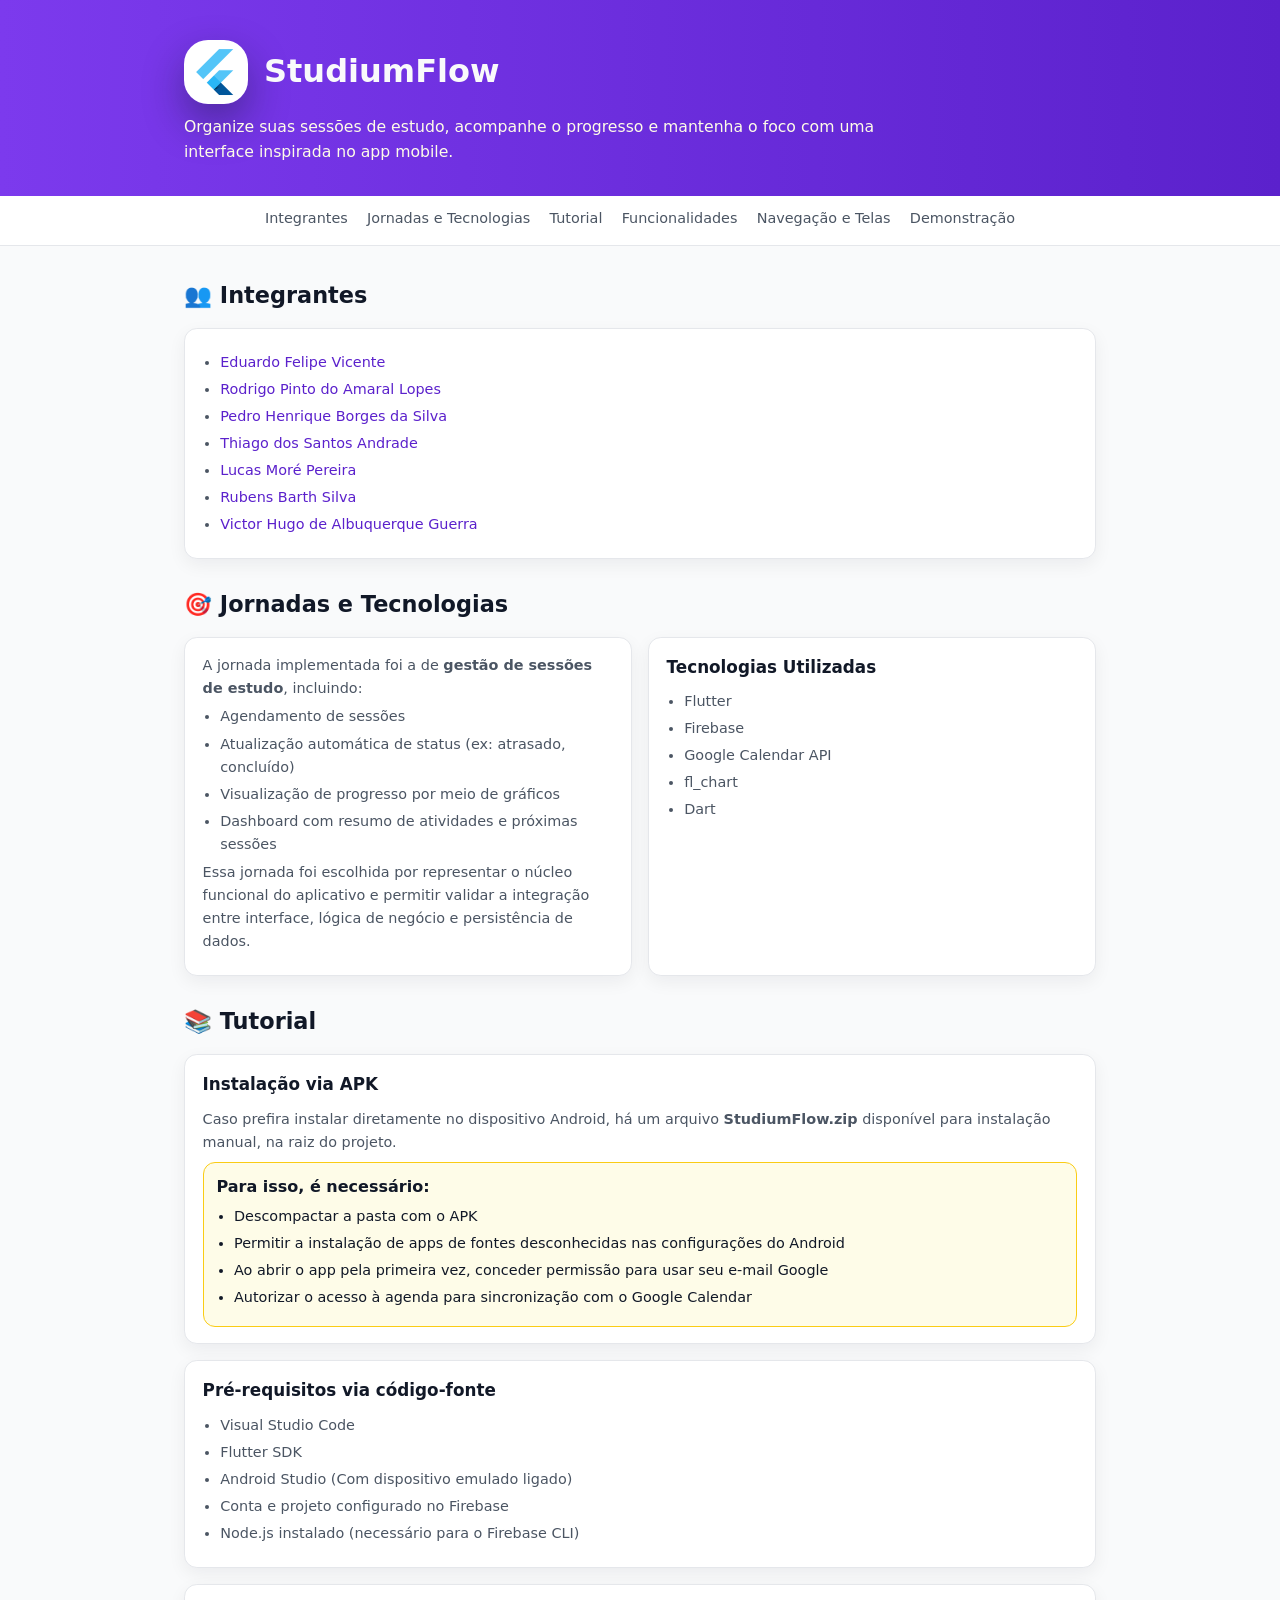
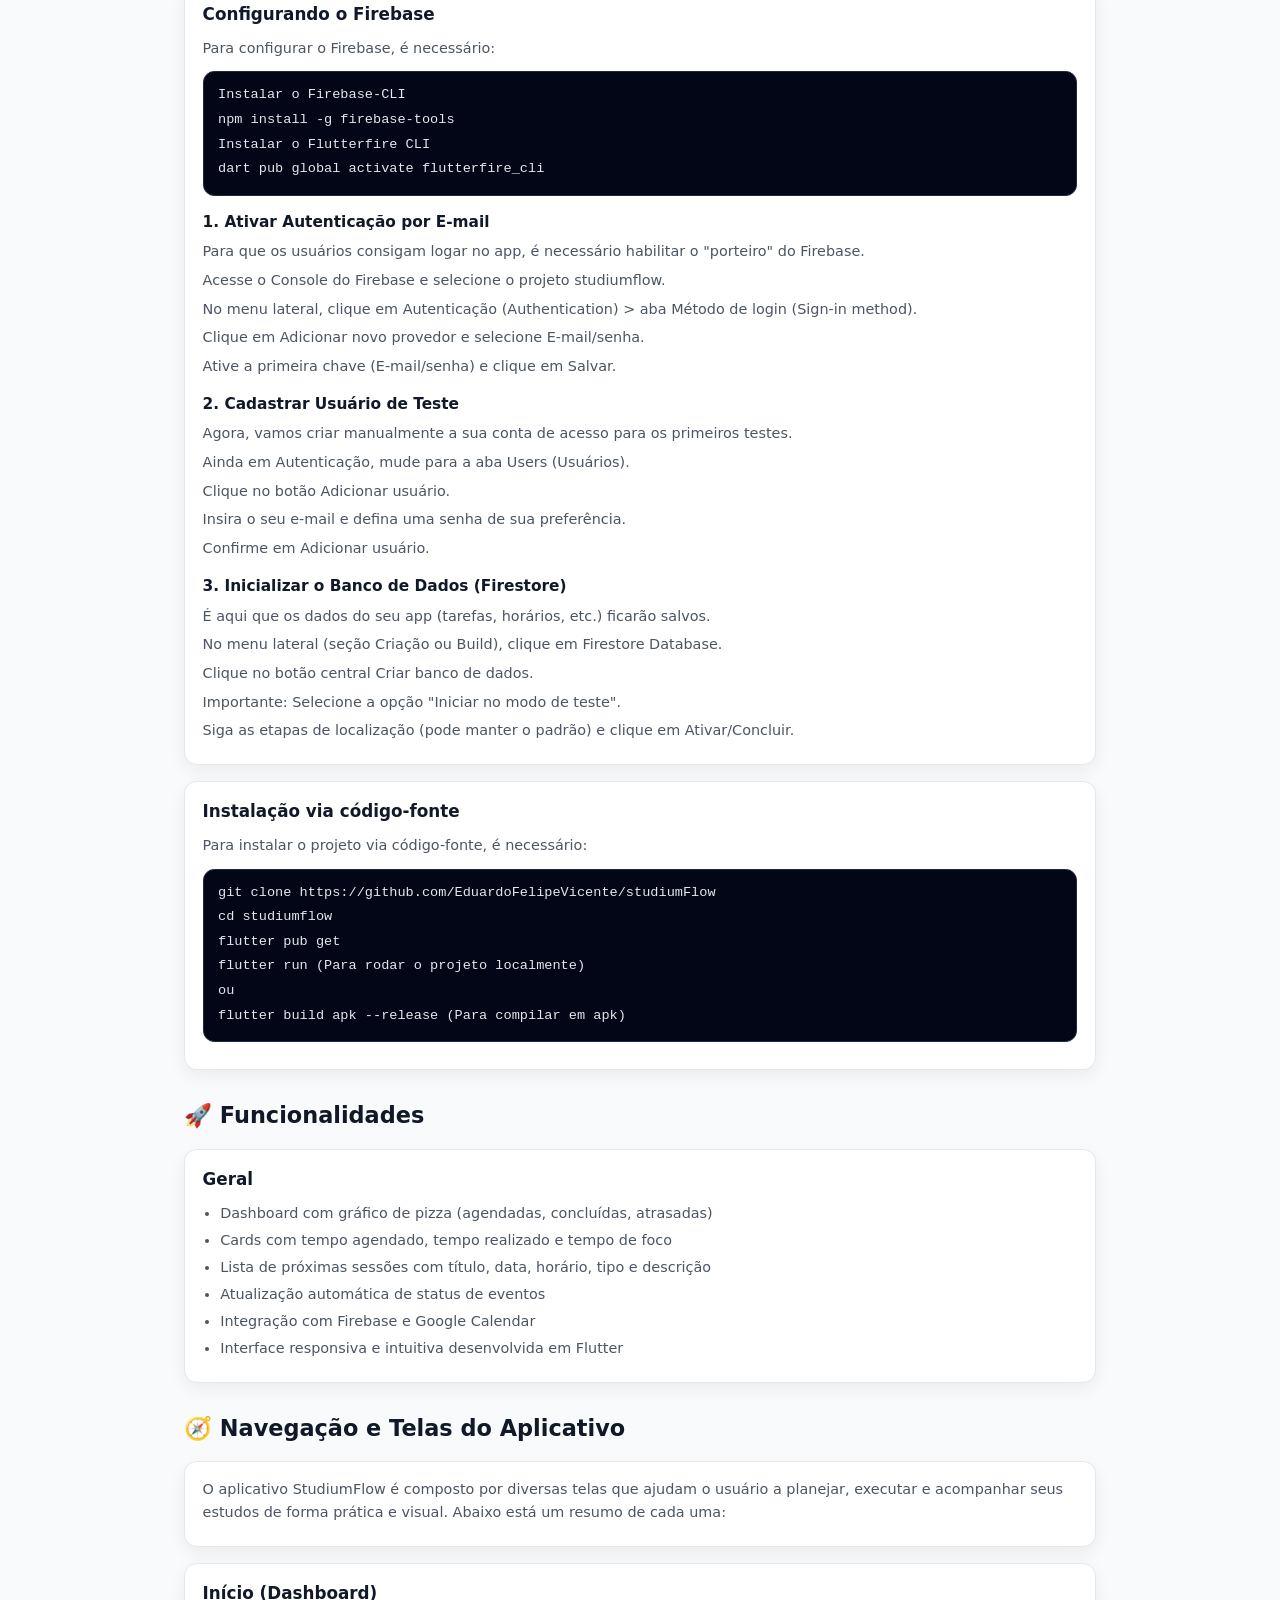
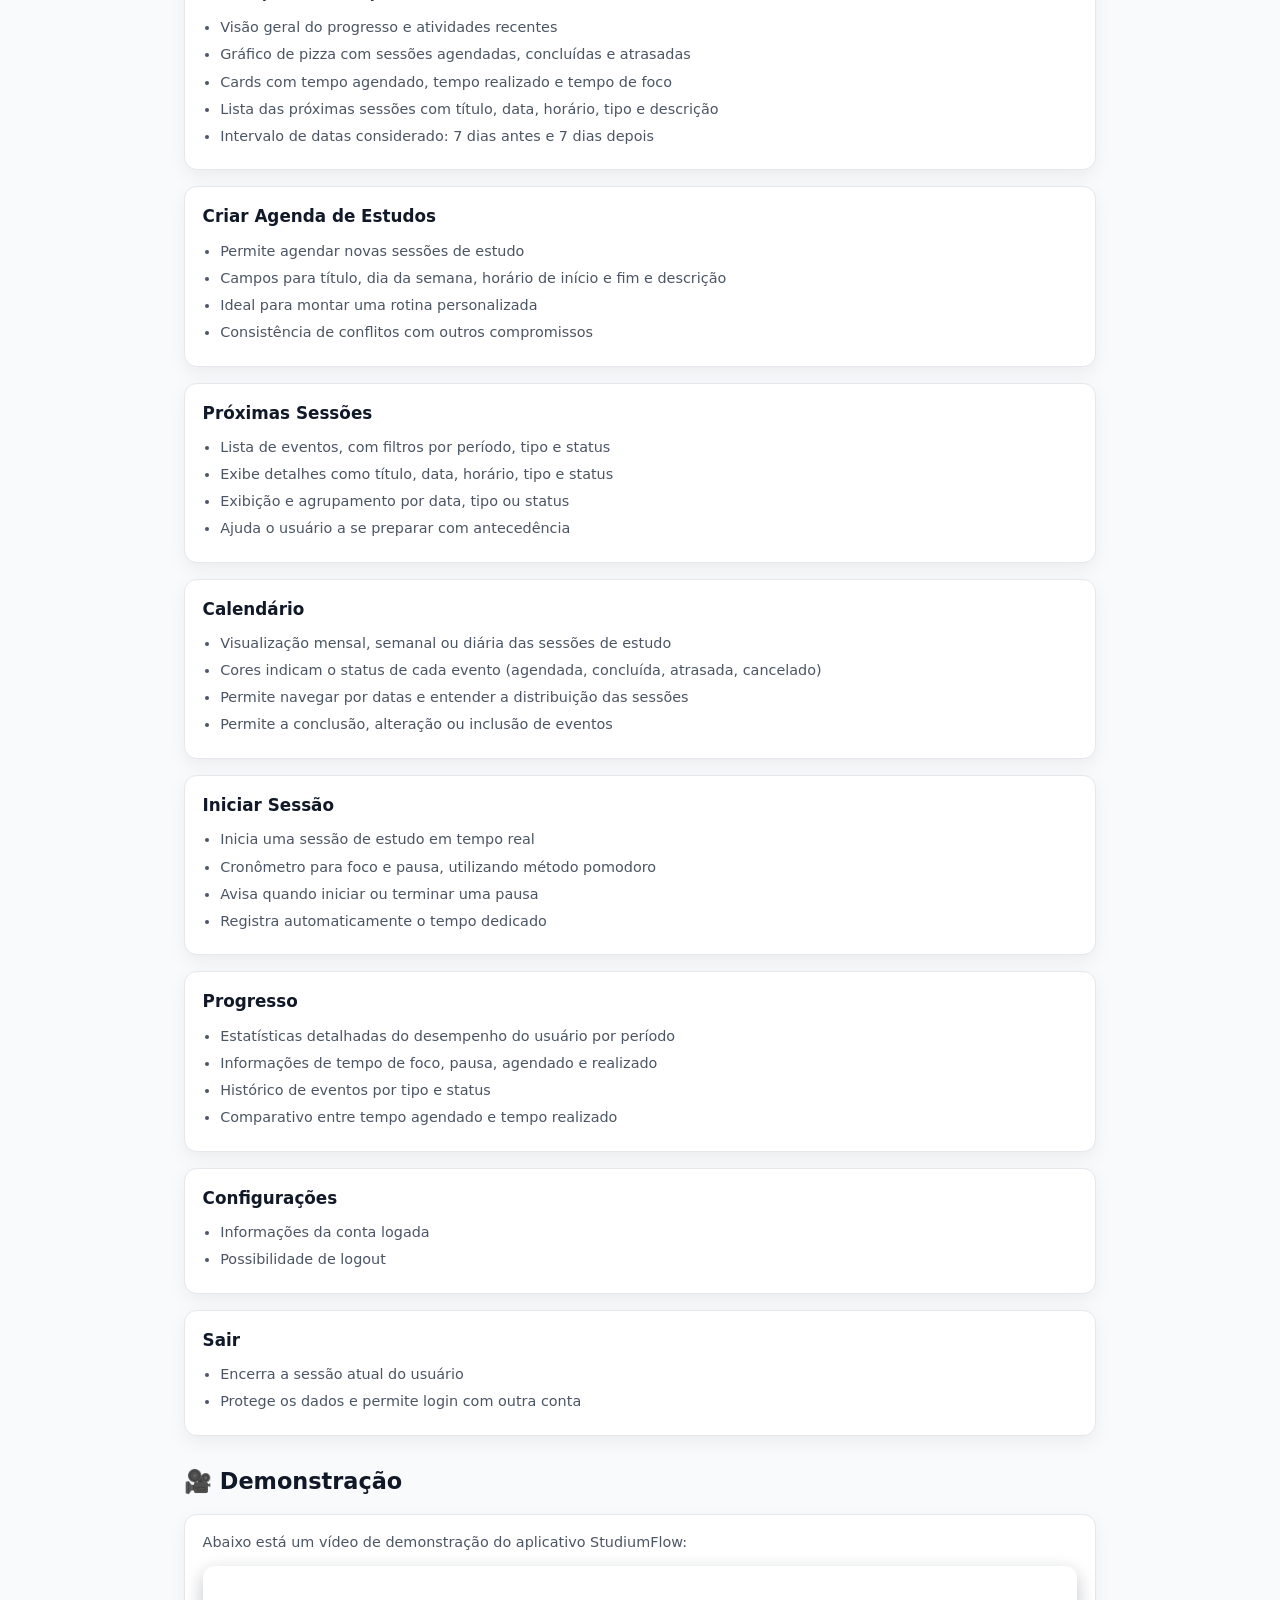
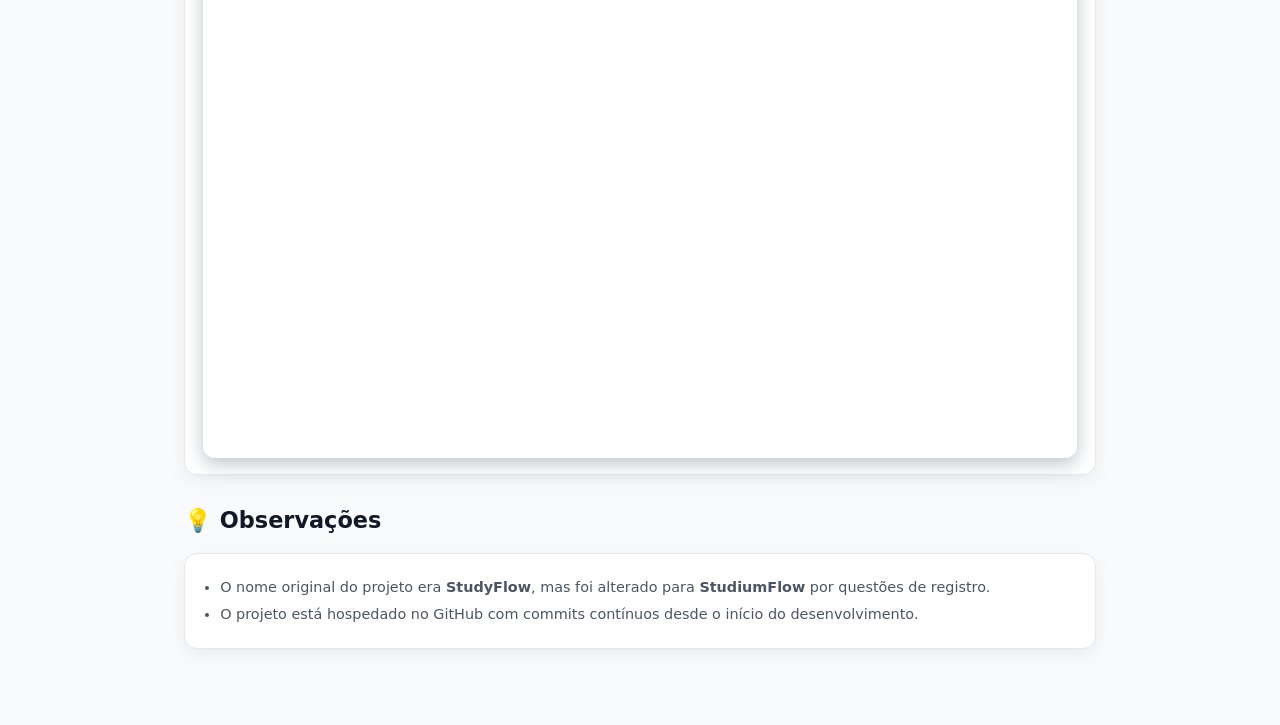
==== commit 3086eb33: "Adicionados hiperlinks aos nomes, faltam 2" ====
--- a/index.html
+++ b/index.html
@@ -56,9 +56,6 @@
       <div class="nav-container">
         <nav class="main-nav">
           <a href="#integrantes">Integrantes</a>
-          <a href="#firebase">FireBase</a>
-          <a href="#frontend">FrontEnd</a>
-          <a href="#backend">BackEnd</a>
           <a href="#jornadas-tecnologias">Jornadas e Tecnologias</a>
           <a href="#tutorial">Tutorial</a>
           <a href="#funcionalidades">Funcionalidades</a>
@@ -74,87 +71,20 @@
         <div class="card-grid">
           <article class="card">
             <ul class="list">
-              <li>Eduardo Felipe Vicente - <a href="https://github.com/EduardoFelipeVicente" class="hero-title-link">GitHub</a></li>
-              <li>Rodrigo Amaral - <a href="https://github.com/Rodrigo-Amaral1" class="hero-title-link">GitHub</a></li>
-              <li>Pedro Henrique Borges da Silva - <a href="https://github.com/Azgro" class="hero-title-link">GitHub</a></li>
-              <li>Thiago Andrade - <a href="https://github.com/HeedADR" class="hero-title-link">GitHub</a></li>
-              <li>Lucas Moré Pereira - <a href="https://github.com/lucasmorep" class="hero-title-link">GitHub</a></li>
-            </ul>
-          </article>
-        </div>
-      </section>
-
-        <section id="firebase" class="section-card">
-            <h2 class="section-title">🔥 Firebase</h2>
-            <div class="card-grid two-columns">
-                <article class="card">
-                    <p class="card-text">
-                        O <strong>Firebase</strong> é utilizado como plataforma principal de persistência e autenticação.
-                        Em vez de tabelas relacionais, os dados são armazenados em <strong>coleções e documentos</strong>
-                        dentro do Firestore, permitindo flexibilidade e escalabilidade.
-                    </p>
-                    <ul class="list">
-                        <li>Armazenamento de usuários com informações de login</li>
-                        <li>Registro de sessões de estudo com tipo, status e horários</li>
-                        <li>Integração com o Google Calendar para sincronização de eventos</li>
-                        <li>Autenticação segura via Firebase Auth (Google e email/senha)</li>
-                    </ul>
-                    <p class="card-text">
-                        Essa abordagem garante que os dados fiquem centralizados na nuvem, com sincronização em tempo real
-                        e suporte nativo a múltiplas plataformas.
-                    </p>
-                </article>
-            </div>
-        </section>
-
-        <section id="backend" class="section-card">
-            <h2 class="section-title">⚙️ Backend</h2>
-            <div class="card-grid two-columns">
-                <article class="card">
-                    <p class="card-text">
-                        O <strong>backend</strong> é construído sobre serviços <strong>serverless</strong> do Firebase e
-                        integrações externas. Ele fornece autenticação, persistência e lógica de negócio sem necessidade
-                        de servidores dedicados.
-                    </p>
-                    <ul class="list">
-                        <li>Firebase Auth para autenticação e gerenciamento de usuários</li>
-                        <li>Firestore como banco de dados NoSQL</li>
-                        <li>Firebase Functions para lógica adicional (ex: notificações)</li>
-                        <li>Integração com a API do Google Calendar para eventos</li>
-                    </ul>
-                    <p class="card-text">
-                        Essa arquitetura simplifica a manutenção, reduz custos e garante escalabilidade automática,
-                        aproveitando toda a infraestrutura do Google Cloud.
-                    </p>
-                </article>
-            </div>
-        </section>
-
-        <section id="frontend" class="section-card">
-            <h2 class="section-title">💻 Frontend</h2>
-            <div class="card-grid two-columns">
-                <article class="card">
-                    <p class="card-text">
-                        O <strong>frontend</strong> é desenvolvido em <strong>Flutter</strong>, garantindo uma experiência
-                        consistente em múltiplas plataformas (Android, iOS, Web e Desktop).
-                    </p>
-                    <ul class="list">
-                        <li>Interface responsiva e moderna com Material Design</li>
-                        <li>Integração direta com Firebase para login e dados</li>
-                        <li>Dashboard com sessões, progresso e gráficos</li>
-                        <li>Configurações de tema (claro, escuro, sistema) e notificações</li>
-                    </ul>
-                    <p class="card-text">
-                        O Flutter permite que o mesmo código seja compilado para diferentes dispositivos,
-                        acelerando o desenvolvimento e garantindo uniformidade visual e funcional.
-                    </p>
-                </article>
-            </div>
-        </section>
-
-
-      <section id="jornadas" class="section-card">
-        <h2 class="section-title">🎯 Jornadas</h2>
+              <li><a href="https://github.com/EduardoFelipeVicente">Eduardo Felipe Vicente</a></li>
+              <li><a href="https://github.com/Rodrigo-Amaral1">Rodrigo Pinto do Amaral Lopes</a></li>
+              <li><a href="https://github.com/Azgro">Pedro Henrique Borges da Silva</a></li>
+              <li><a href="https://github.com/HeedADR">Thiago dos Santos Andrade</a></li>
+              <li><a href="https://github.com/lucasmorep">Lucas Moré Pereira</a></li>
+              <li><a href="">Rubens Barth Silva</a></li>
+              <li><a href="">Victor Hugo de Albuquerque Guerra</a></li>
+            </ul>
+          </article>
+        </div>
+      </section>
+
+      <section id="jornadas-tecnologias" class="section-card">
+        <h2 class="section-title">🎯 Jornadas e Tecnologias</h2>
         <div class="card-grid two-columns">
           <article class="card">
             <p class="card-text">
@@ -169,6 +99,17 @@
             <p class="card-text">
               Essa jornada foi escolhida por representar o núcleo funcional do aplicativo e permitir validar a integração entre interface, lógica de negócio e persistência de dados.
             </p>
+          </article>
+
+          <article class="card">
+            <h3 class="card-title">Tecnologias Utilizadas</h3>
+            <ul class="list">
+              <li>Flutter</li>
+              <li>Firebase</li>
+              <li>Google Calendar API</li>
+              <li>fl_chart</li>
+              <li>Dart</li>
+            </ul>
           </article>
         </div>
       </section>
@@ -346,7 +287,6 @@
             <h3 class="card-title">Configurações</h3>
             <ul class="list">
               <li>Informações da conta logada</li>
-              <li>Escolha modo visual: escuro, claro ou sistema</li>
               <li>Possibilidade de logout</li>
             </ul>
           </article>
--- a/style.css
+++ b/style.css
@@ -61,7 +61,6 @@
   
   .hero-title-link:hover {
     text-decoration: underline;
-    color: purple;
   }
   
   .hero-subtitle {
@@ -268,4 +267,20 @@
     inset: 0;
     width: 100%;
     height: 100%;
+  }
+
+  .list li a {
+    color: var(--purple);
+    text-decoration: none;
+    border-bottom: 2px solid transparent;
+    transition: color 0.2s ease, border-color 0.2s ease;
+  }
+
+  .list li a:hover {
+    color: var(--purple);
+    border-color: var(--purple);
+  }
+
+  .list li a:visited {
+    color: var(--purple);
   }
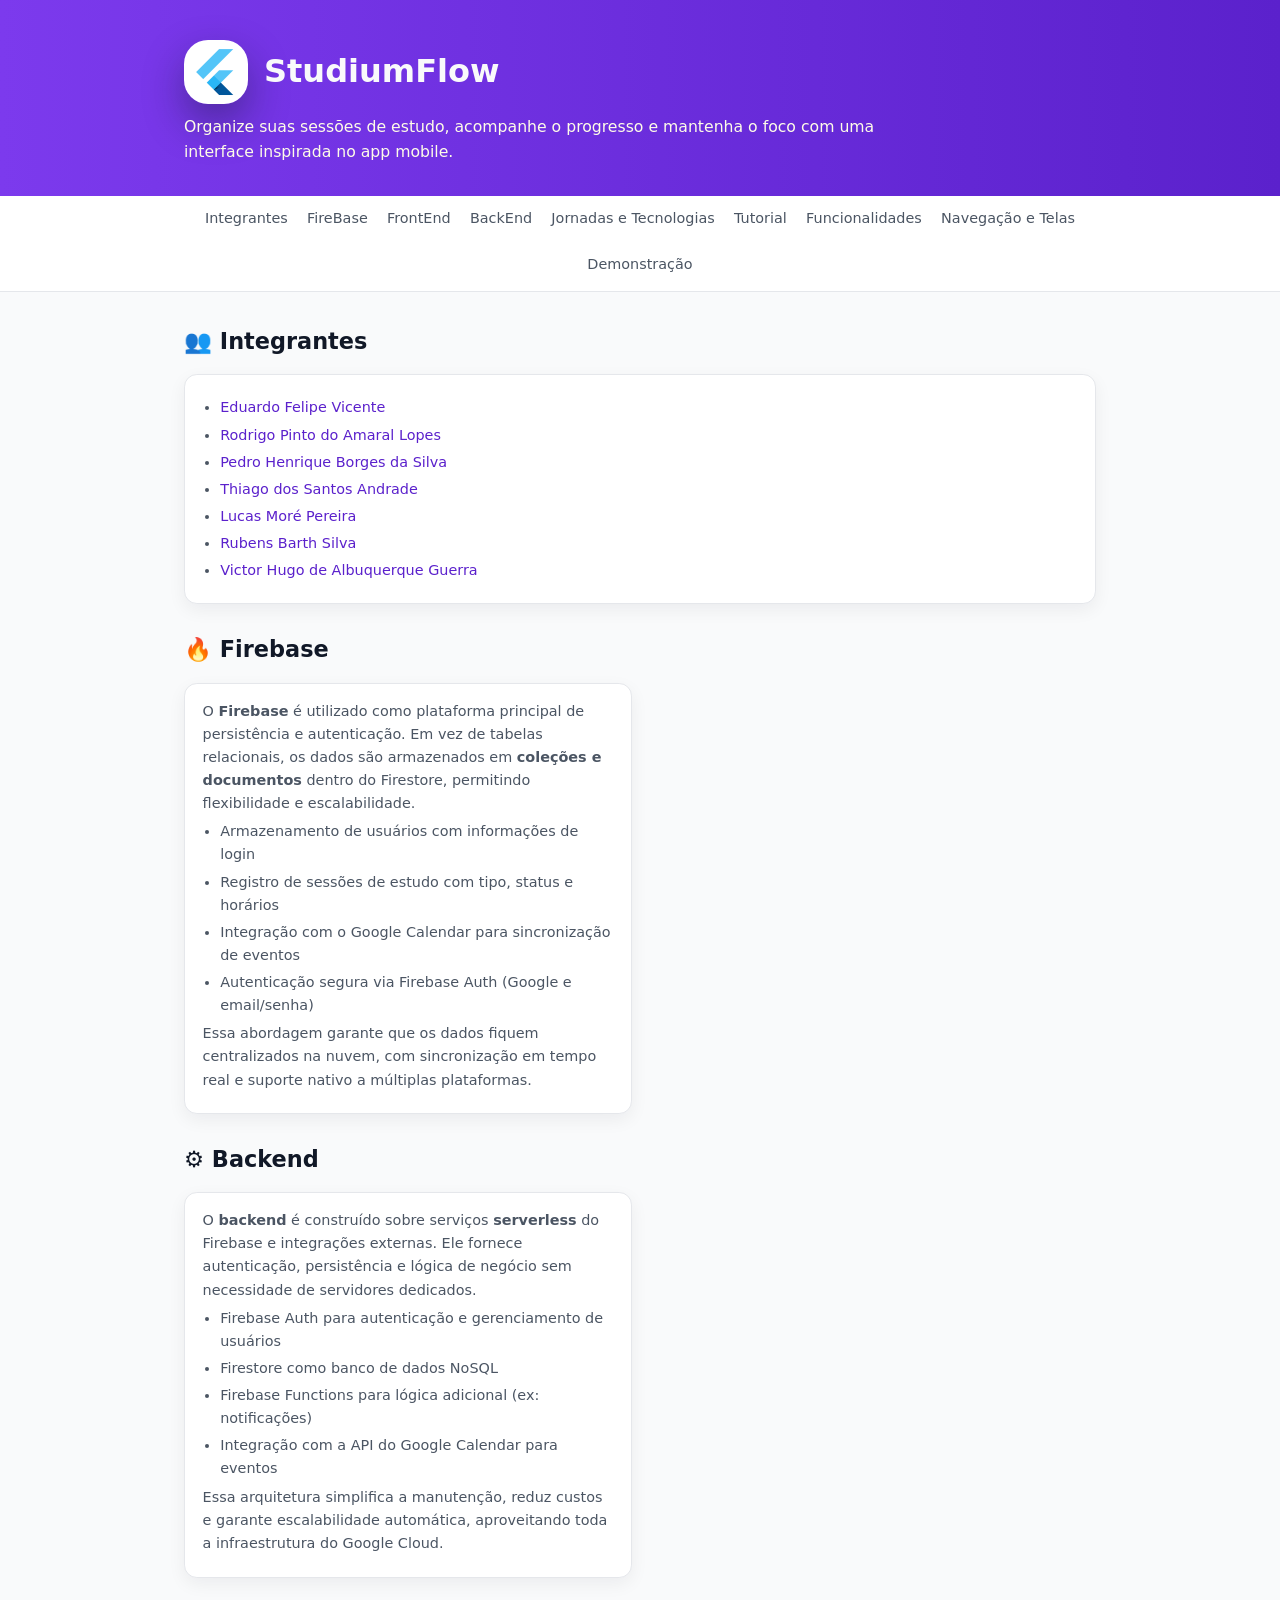
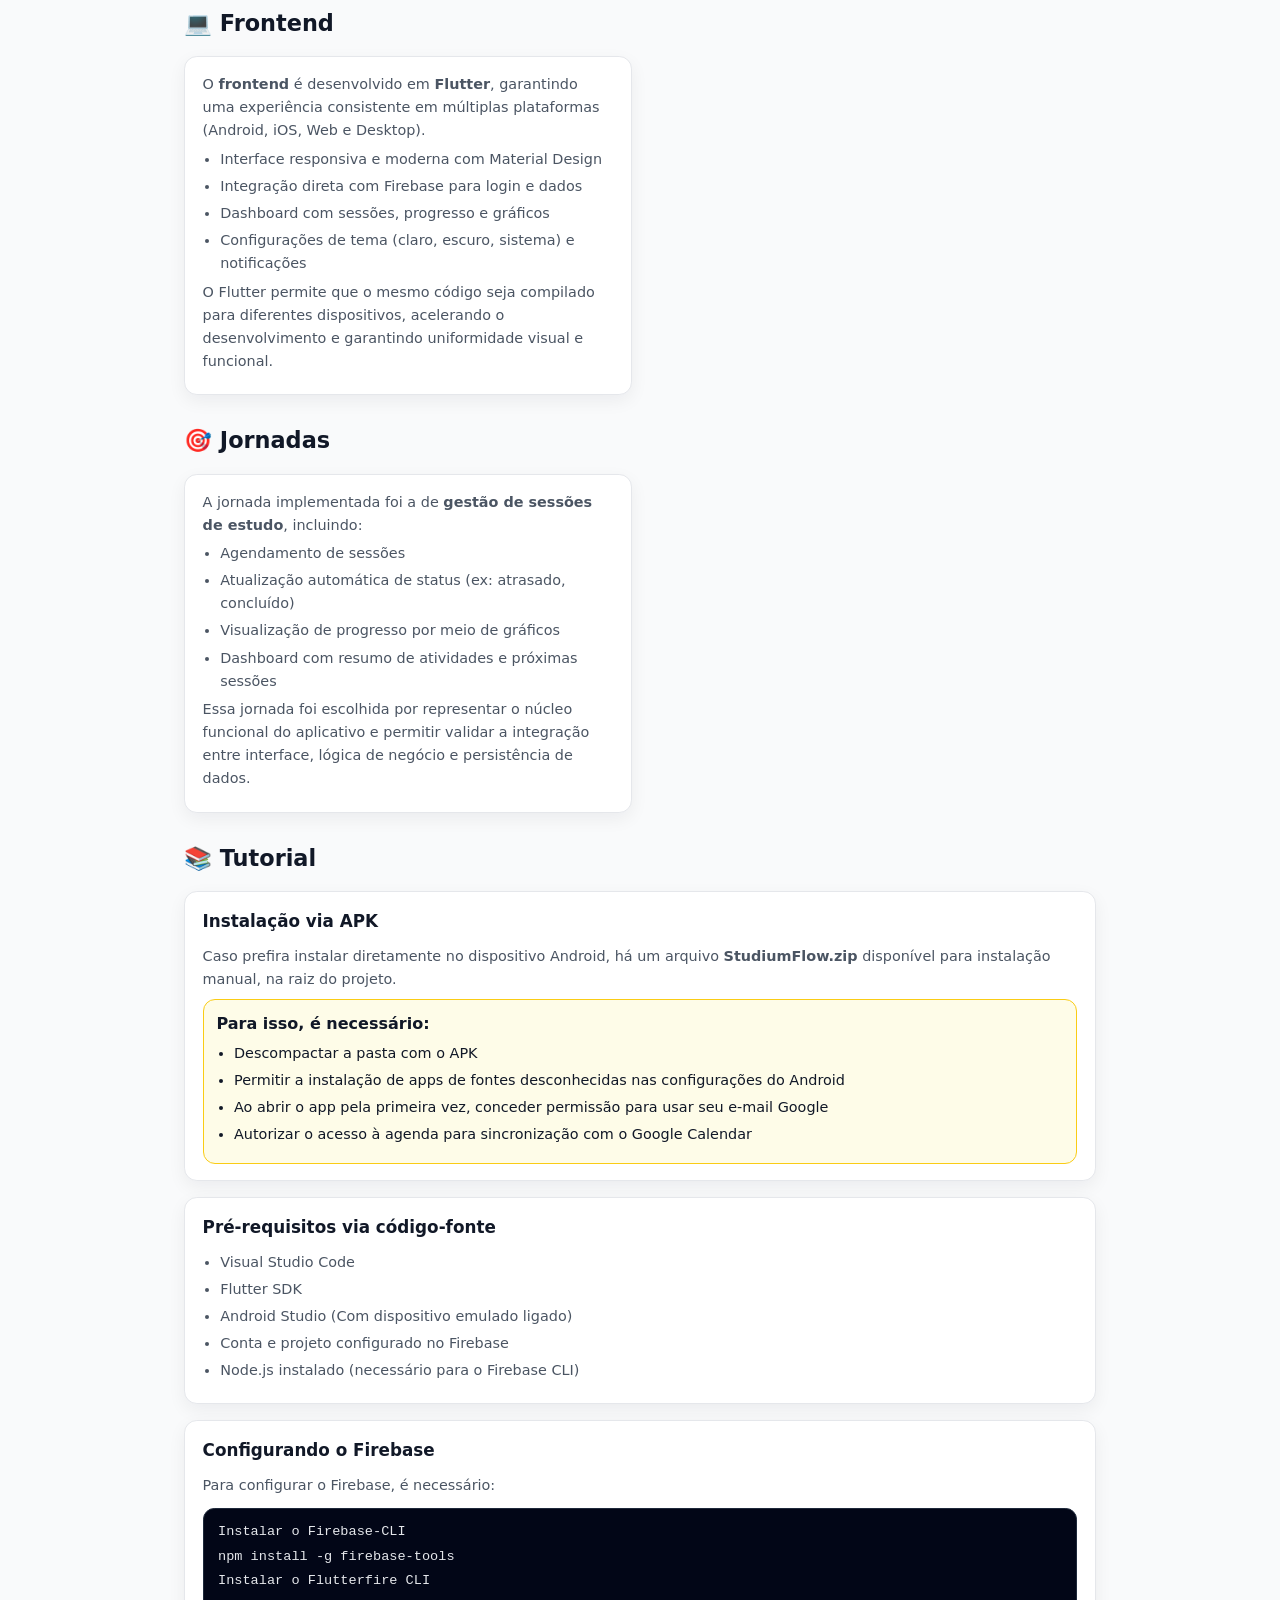
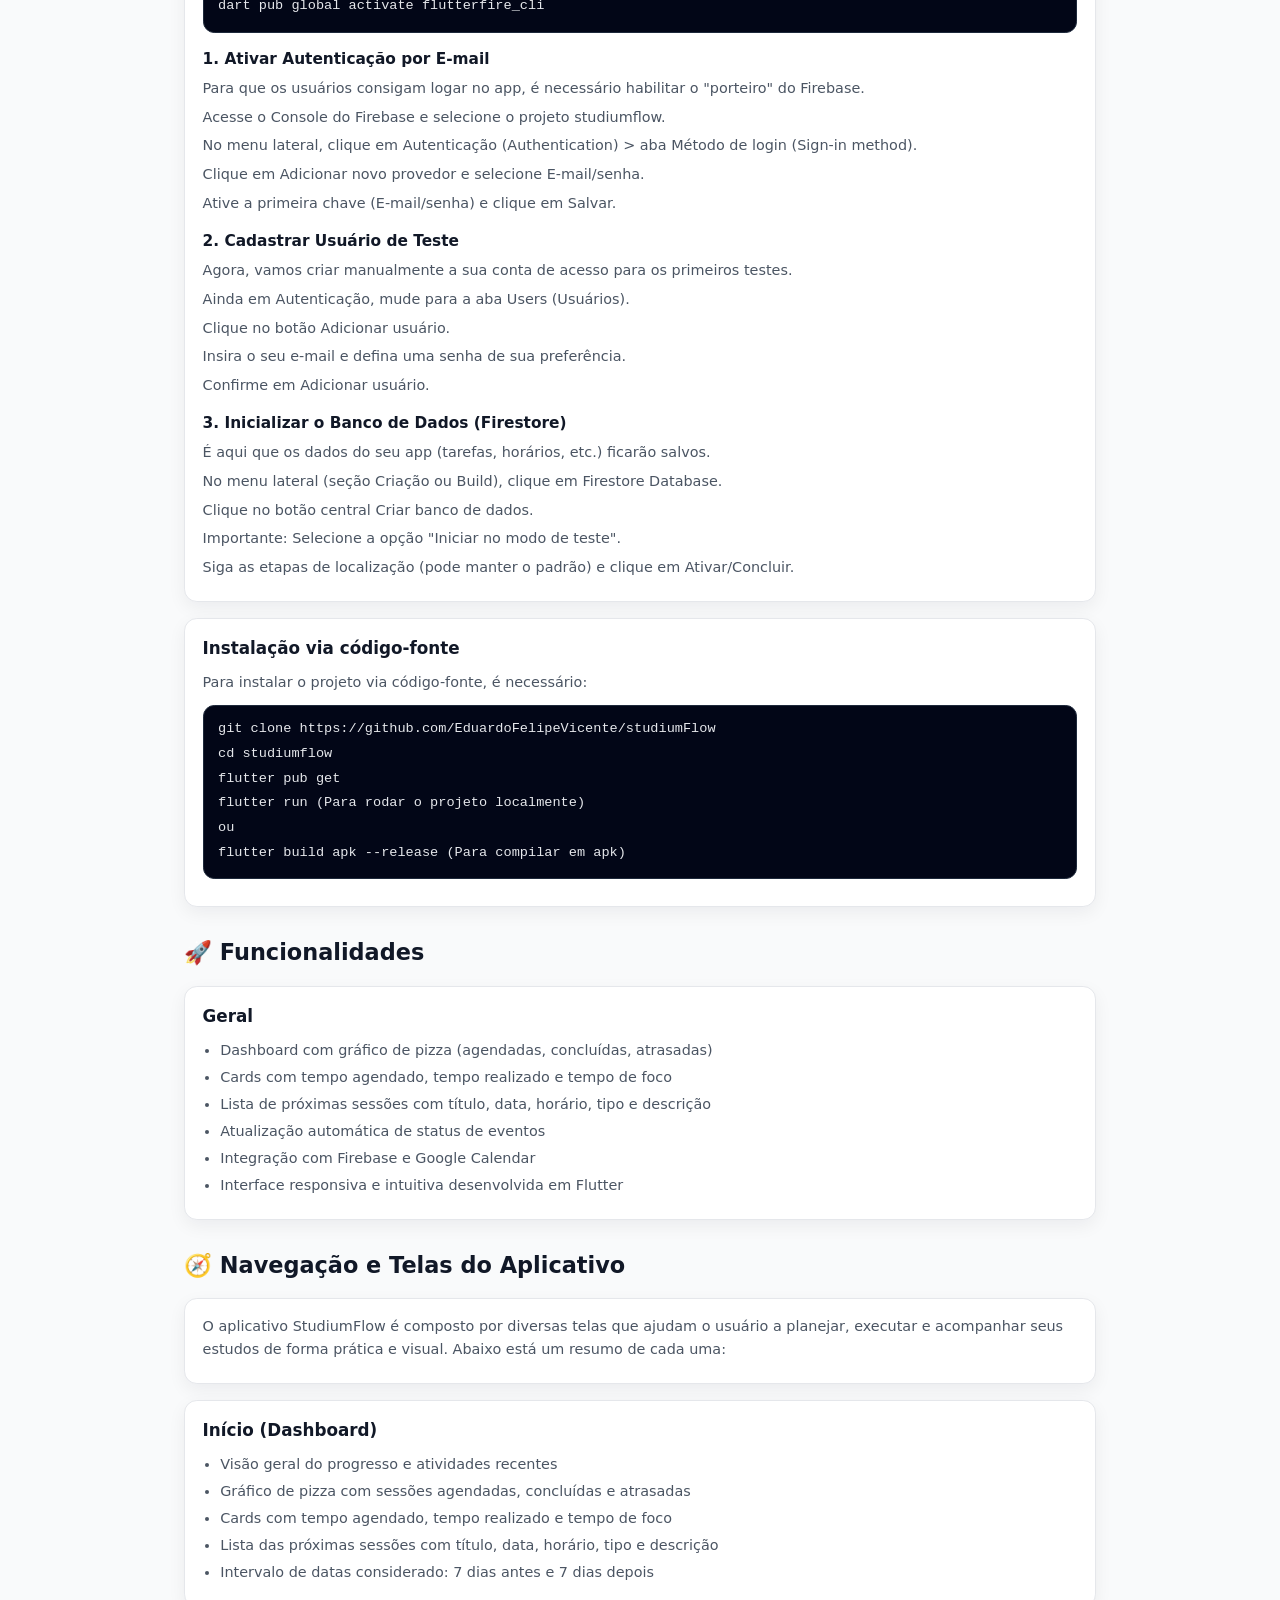
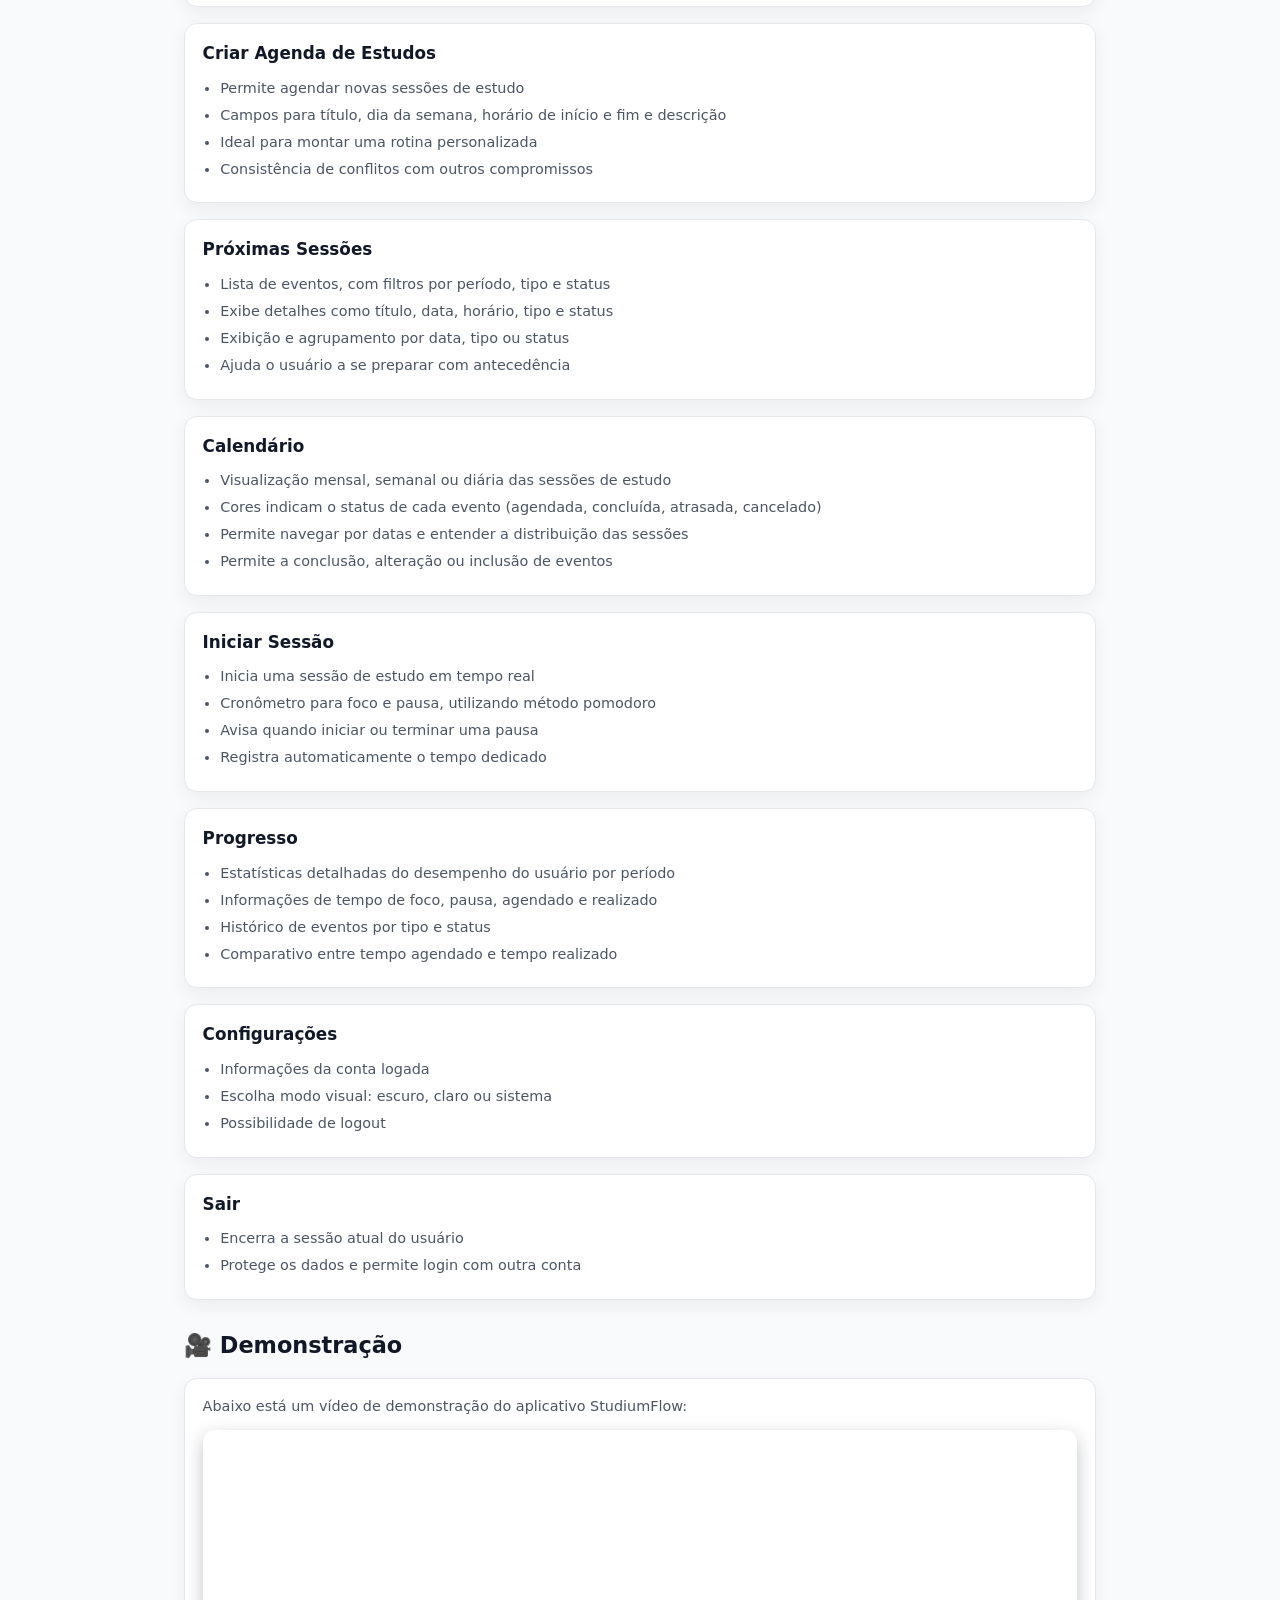
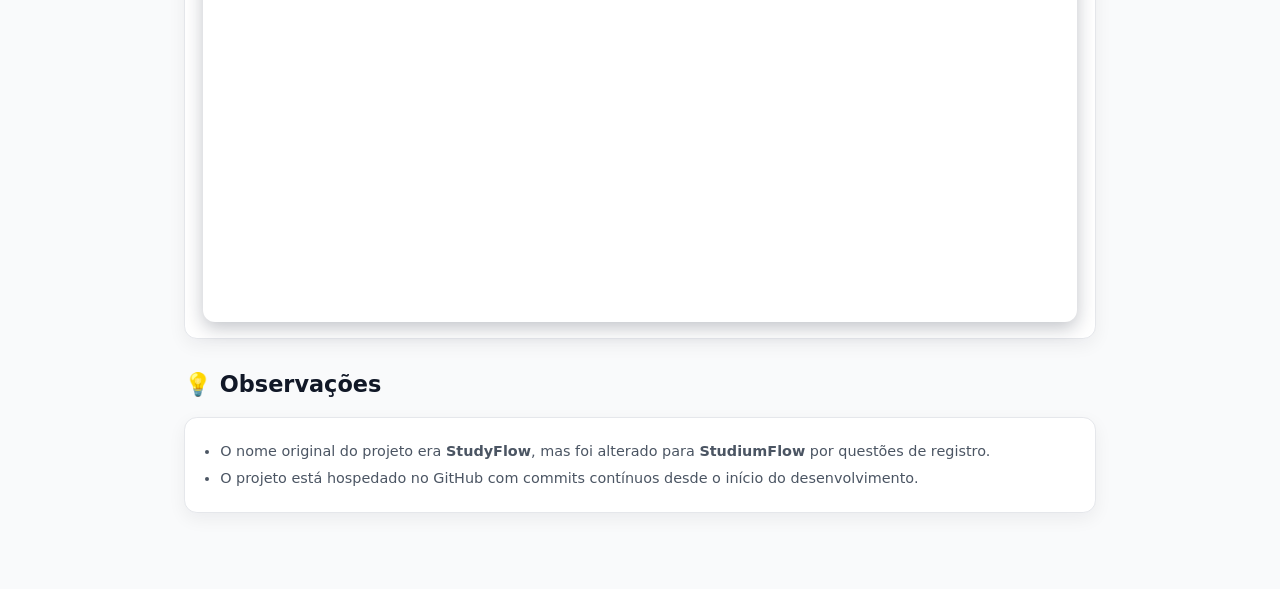
==== commit 133a4a5d: "Merge branch 'main' into feature/landing-page" ====
--- a/index.html
+++ b/index.html
@@ -56,6 +56,9 @@
       <div class="nav-container">
         <nav class="main-nav">
           <a href="#integrantes">Integrantes</a>
+          <a href="#firebase">FireBase</a>
+          <a href="#frontend">FrontEnd</a>
+          <a href="#backend">BackEnd</a>
           <a href="#jornadas-tecnologias">Jornadas e Tecnologias</a>
           <a href="#tutorial">Tutorial</a>
           <a href="#funcionalidades">Funcionalidades</a>
@@ -83,8 +86,77 @@
         </div>
       </section>
 
-      <section id="jornadas-tecnologias" class="section-card">
-        <h2 class="section-title">🎯 Jornadas e Tecnologias</h2>
+        <section id="firebase" class="section-card">
+            <h2 class="section-title">🔥 Firebase</h2>
+            <div class="card-grid two-columns">
+                <article class="card">
+                    <p class="card-text">
+                        O <strong>Firebase</strong> é utilizado como plataforma principal de persistência e autenticação.
+                        Em vez de tabelas relacionais, os dados são armazenados em <strong>coleções e documentos</strong>
+                        dentro do Firestore, permitindo flexibilidade e escalabilidade.
+                    </p>
+                    <ul class="list">
+                        <li>Armazenamento de usuários com informações de login</li>
+                        <li>Registro de sessões de estudo com tipo, status e horários</li>
+                        <li>Integração com o Google Calendar para sincronização de eventos</li>
+                        <li>Autenticação segura via Firebase Auth (Google e email/senha)</li>
+                    </ul>
+                    <p class="card-text">
+                        Essa abordagem garante que os dados fiquem centralizados na nuvem, com sincronização em tempo real
+                        e suporte nativo a múltiplas plataformas.
+                    </p>
+                </article>
+            </div>
+        </section>
+
+        <section id="backend" class="section-card">
+            <h2 class="section-title">⚙️ Backend</h2>
+            <div class="card-grid two-columns">
+                <article class="card">
+                    <p class="card-text">
+                        O <strong>backend</strong> é construído sobre serviços <strong>serverless</strong> do Firebase e
+                        integrações externas. Ele fornece autenticação, persistência e lógica de negócio sem necessidade
+                        de servidores dedicados.
+                    </p>
+                    <ul class="list">
+                        <li>Firebase Auth para autenticação e gerenciamento de usuários</li>
+                        <li>Firestore como banco de dados NoSQL</li>
+                        <li>Firebase Functions para lógica adicional (ex: notificações)</li>
+                        <li>Integração com a API do Google Calendar para eventos</li>
+                    </ul>
+                    <p class="card-text">
+                        Essa arquitetura simplifica a manutenção, reduz custos e garante escalabilidade automática,
+                        aproveitando toda a infraestrutura do Google Cloud.
+                    </p>
+                </article>
+            </div>
+        </section>
+
+        <section id="frontend" class="section-card">
+            <h2 class="section-title">💻 Frontend</h2>
+            <div class="card-grid two-columns">
+                <article class="card">
+                    <p class="card-text">
+                        O <strong>frontend</strong> é desenvolvido em <strong>Flutter</strong>, garantindo uma experiência
+                        consistente em múltiplas plataformas (Android, iOS, Web e Desktop).
+                    </p>
+                    <ul class="list">
+                        <li>Interface responsiva e moderna com Material Design</li>
+                        <li>Integração direta com Firebase para login e dados</li>
+                        <li>Dashboard com sessões, progresso e gráficos</li>
+                        <li>Configurações de tema (claro, escuro, sistema) e notificações</li>
+                    </ul>
+                    <p class="card-text">
+                        O Flutter permite que o mesmo código seja compilado para diferentes dispositivos,
+                        acelerando o desenvolvimento e garantindo uniformidade visual e funcional.
+                    </p>
+                </article>
+            </div>
+        </section>
+
+
+      <section id="jornadas" class="section-card">
+        <h2 class="section-title">🎯 Jornadas</h2>
         <div class="card-grid two-columns">
           <article class="card">
             <p class="card-text">
@@ -99,17 +171,6 @@
             <p class="card-text">
               Essa jornada foi escolhida por representar o núcleo funcional do aplicativo e permitir validar a integração entre interface, lógica de negócio e persistência de dados.
             </p>
-          </article>
-
-          <article class="card">
-            <h3 class="card-title">Tecnologias Utilizadas</h3>
-            <ul class="list">
-              <li>Flutter</li>
-              <li>Firebase</li>
-              <li>Google Calendar API</li>
-              <li>fl_chart</li>
-              <li>Dart</li>
-            </ul>
           </article>
         </div>
       </section>
@@ -287,6 +348,7 @@
             <h3 class="card-title">Configurações</h3>
             <ul class="list">
               <li>Informações da conta logada</li>
+              <li>Escolha modo visual: escuro, claro ou sistema</li>
               <li>Possibilidade de logout</li>
             </ul>
           </article>
@@ -311,7 +373,7 @@
       
             <div class="video-wrapper">
               <iframe
-                src="https://www.youtube.com/embed/W0izWC2wc_E"
+                src="https://www.youtube.com/embed/AjLPTTvwAYI"
                 title="Demonstração StudiumFlow"
                 frameborder="0"
                 allow="accelerometer; autoplay; clipboard-write; encrypted-media; gyroscope; picture-in-picture; web-share"
--- a/style.css
+++ b/style.css
@@ -61,6 +61,7 @@
   
   .hero-title-link:hover {
     text-decoration: underline;
+    color: purple;
   }
   
   .hero-subtitle {
